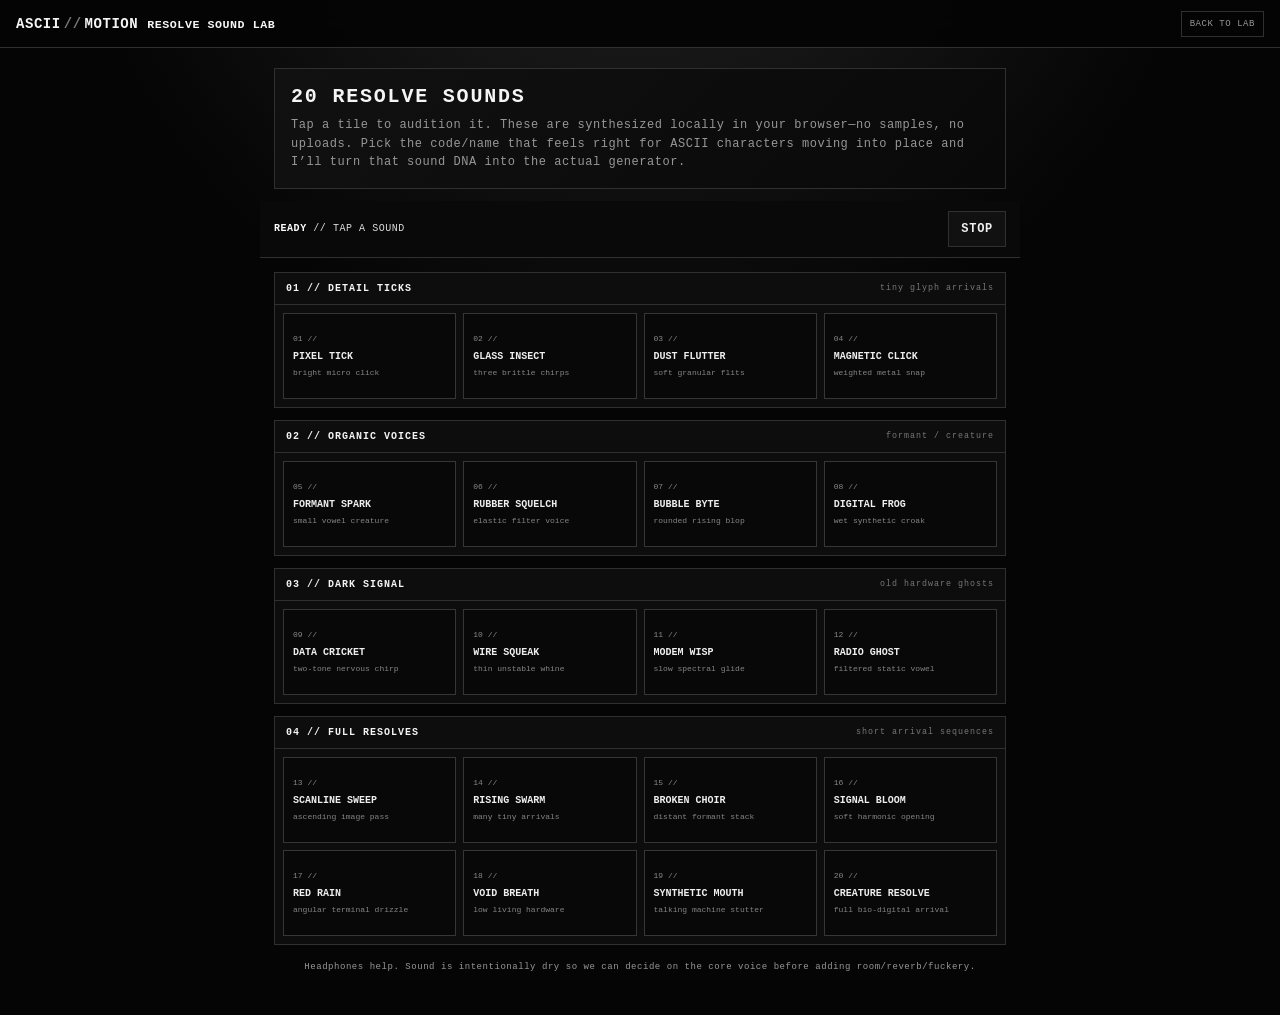
==== sound-lab.html @ 59f63583 "Add resolve sound audition board" ====
<!doctype html>
<html lang="en">
  <head>
    <meta charset="utf-8" />
    <meta name="viewport" content="width=device-width, initial-scale=1" />
    <meta name="theme-color" content="#050505" />
    <title>ASCII MOTION LAB — Resolve Sound Audition</title>
    <style>
      :root { --bg:#050505; --panel:#0d0d0d; --line:#303030; --ink:#f5f5f5; --muted:#979797; }
      * { box-sizing:border-box; }
      body { margin:0; min-height:100vh; background:radial-gradient(circle at 50% -20%,#252525 0,#050505 42%); color:var(--ink); font:12px Consolas,"Courier New",monospace; letter-spacing:.045em; }
      header { position:sticky; top:0; z-index:5; display:flex; justify-content:space-between; align-items:center; min-height:48px; padding:0 16px; border-bottom:1px solid var(--line); background:rgba(5,5,5,.94); backdrop-filter:blur(10px); }
      .brand { font-weight:900; font-size:14px; }.brand span { color:#777; margin:0 3px; }.back { color:var(--muted); font-size:9px; text-decoration:none; border:1px solid var(--line); padding:7px 8px; }
      main { width:min(760px,100%); margin:auto; padding:20px 14px 40px; }
      .intro { border:1px solid var(--line); background:linear-gradient(135deg,#111,#090909); padding:16px; margin-bottom:12px; }
      h1 { margin:0 0 8px; font-size:20px; letter-spacing:.09em; } p { color:var(--muted); margin:0; line-height:1.55; }
      .now { position:sticky; top:48px; z-index:4; display:flex; align-items:center; gap:10px; margin:0 -14px 14px; padding:10px 14px; border-bottom:1px solid var(--line); background:#090909; }
      #status { flex:1; color:#ddd; font-size:10px; } #status b { color:#fff; }.stop { min-height:36px; border:1px solid var(--line); background:#111; color:#eee; font:inherit; font-weight:700; letter-spacing:.06em; padding:0 12px; }
      .category { border:1px solid var(--line); background:var(--panel); margin:12px 0; }.category h2 { display:flex; justify-content:space-between; margin:0; padding:10px 11px; border-bottom:1px solid var(--line); font-size:10px; letter-spacing:.1em; }.category h2 small { color:#777; font-weight:400; }
      .grid { display:grid; grid-template-columns:repeat(4,1fr); gap:7px; padding:8px; }.sound { min-height:86px; text-align:left; border:1px solid #363636; background:#080808; color:#eee; padding:9px; font:inherit; cursor:pointer; }.sound:hover,.sound:focus-visible { border-color:#f5f5f5; outline:0; }.sound.active { background:#f5f5f5; color:#050505; border-color:#f5f5f5; }.sound code,.sound span { display:block; }.sound code { color:#898989; font-size:8px; margin-bottom:8px; }.sound.active code { color:#555; }.sound span { font-size:10px; font-weight:700; line-height:1.2; }.sound small { display:block; margin-top:5px; color:#858585; font-size:8px; letter-spacing:0; line-height:1.25; }.sound.active small { color:#444; }
      .note { margin-top:16px; font-size:9px; text-align:center; }
      @media (max-width:560px) { header { padding:0 12px; }.brand { font-size:12px; } main { padding:14px 10px 28px; }.intro { padding:14px; } h1 { font-size:17px; }.now { margin:0 -10px 12px; padding:9px 10px; }.grid { grid-template-columns:repeat(2,1fr); gap:8px; }.sound { min-height:94px; padding:11px; }.category { margin:10px 0; } }
    </style>
  </head>
  <body>
    <header><div class="brand">ASCII<span>//</span>MOTION <small>RESOLVE SOUND LAB</small></div><a class="back" href="./">BACK TO LAB</a></header>
    <main>
      <section class="intro">
        <h1>20 RESOLVE SOUNDS</h1>
        <p>Tap a tile to audition it. These are synthesized locally in your browser—no samples, no uploads. Pick the code/name that feels right for ASCII characters moving into place and I’ll turn that sound DNA into the actual generator.</p>
      </section>
      <div class="now"><div id="status"><b>READY</b> // TAP A SOUND</div><button class="stop" id="stop" type="button">STOP</button></div>
      <section class="category"><h2>01 // DETAIL TICKS <small>tiny glyph arrivals</small></h2><div class="grid" id="detail"></div></section>
      <section class="category"><h2>02 // ORGANIC VOICES <small>formant / creature</small></h2><div class="grid" id="organic"></div></section>
      <section class="category"><h2>03 // DARK SIGNAL <small>old hardware ghosts</small></h2><div class="grid" id="signal"></div></section>
      <section class="category"><h2>04 // FULL RESOLVES <small>short arrival sequences</small></h2><div class="grid" id="resolve"></div></section>
      <p class="note">Headphones help. Sound is intentionally dry so we can decide on the core voice before adding room/reverb/fuckery.</p>
    </main>
    <script>
      const sounds = [
        ["01","PIXEL TICK","detail","bright micro click","pixelTick"], ["02","GLASS INSECT","detail","three brittle chirps","glassInsect"], ["03","DUST FLUTTER","detail","soft granular flits","dustFlutter"], ["04","MAGNETIC CLICK","detail","weighted metal snap","magneticClick"],
        ["05","FORMANT SPARK","organic","small vowel creature","formantSpark"], ["06","RUBBER SQUELCH","organic","elastic filter voice","rubberSquelch"], ["07","BUBBLE BYTE","organic","rounded rising blop","bubbleByte"], ["08","DIGITAL FROG","organic","wet synthetic croak","digitalFrog"],
        ["09","DATA CRICKET","signal","two-tone nervous chirp","dataCricket"], ["10","WIRE SQUEAK","signal","thin unstable whine","wireSqueak"], ["11","MODEM WISP","signal","slow spectral glide","modemWisp"], ["12","RADIO GHOST","signal","filtered static vowel","radioGhost"],
        ["13","SCANLINE SWEEP","resolve","ascending image pass","scanlineSweep"], ["14","RISING SWARM","resolve","many tiny arrivals","risingSwarm"], ["15","BROKEN CHOIR","resolve","distant formant stack","brokenChoir"], ["16","SIGNAL BLOOM","resolve","soft harmonic opening","signalBloom"],
        ["17","RED RAIN","resolve","angular terminal drizzle","redRain"], ["18","VOID BREATH","resolve","low living hardware","voidBreath"], ["19","SYNTHETIC MOUTH","resolve","talking machine stutter","syntheticMouth"], ["20","CREATURE RESOLVE","resolve","full bio-digital arrival","creatureResolve"]
      ];
      for (const [id,name,group,desc,fn] of sounds) document.getElementById(group).insertAdjacentHTML("beforeend", `<button class="sound" type="button" data-fn="${fn}" data-id="${id}" data-name="${name}"><code>${id} //</code><span>${name}</span><small>${desc}</small></button>`);

      let audio, master, active=[];
      function engine(){ if(!audio){ audio=new (window.AudioContext||window.webkitAudioContext)(); master=audio.createGain(); master.gain.value=.58; master.connect(audio.destination); } return audio.resume(); }
      function track(...nodes){ active.push(...nodes); return nodes; }
      function stop(){ active.forEach(node=>{ try { node.stop?.(); node.disconnect?.(); } catch {} }); active=[]; document.querySelectorAll(".sound").forEach(b=>b.classList.remove("active")); document.getElementById("status").innerHTML="<b>READY</b> // TAP A SOUND"; }
      function gainEnv(output,start,duration,level=.22,attack=.01){ const gain=audio.createGain(); gain.gain.setValueAtTime(.0001,start); gain.gain.linearRampToValueAtTime(level,start+attack); gain.gain.exponentialRampToValueAtTime(.0001,start+duration); output.connect(gain); gain.connect(master); track(gain); return gain; }
      function tone(type,from,to,start,duration,level=.22,opts={}){ const osc=audio.createOscillator(), output=audio.createGain(); osc.type=type; osc.frequency.setValueAtTime(Math.max(1,from),start); osc.frequency.exponentialRampToValueAtTime(Math.max(1,to),start+duration); let tail=output; if(opts.filter){ const f=audio.createBiquadFilter(); f.type=opts.filter.type||"bandpass"; f.frequency.setValueAtTime(opts.filter.from||1000,start); f.frequency.exponentialRampToValueAtTime(opts.filter.to||opts.filter.from||1000,start+duration); f.Q.value=opts.filter.q||5; output.connect(f); tail=f; track(f); } if(opts.pan!==undefined){ const p=audio.createStereoPanner(); p.pan.value=opts.pan; tail.connect(p); tail=p; track(p); } gainEnv(tail,start,duration,level,opts.attack||.01); osc.connect(output); osc.start(start); osc.stop(start+duration+.03); track(osc,output); return osc; }
      function noise(start,duration,level=.12,opts={}){ const buffer=audio.createBuffer(1,Math.max(1,Math.ceil(audio.sampleRate*duration)),audio.sampleRate), data=buffer.getChannelData(0); let seed=opts.seed||17; for(let i=0;i<data.length;i++){ seed=(seed*16807)%2147483647; data[i]=((seed/2147483647)*2-1)*(1-i/data.length*.45); } const src=audio.createBufferSource(), output=audio.createGain(); src.buffer=buffer; let tail=output; if(opts.filter){ const f=audio.createBiquadFilter(); f.type=opts.filter.type||"highpass"; f.frequency.value=opts.filter.frequency||1500; f.Q.value=opts.filter.q||1; output.connect(f); tail=f; track(f); } gainEnv(tail,start,duration,level,opts.attack||.002); src.connect(output); src.start(start); src.stop(start+duration+.03); track(src,output); }
      function vowel(start,duration,base,vowels=[700,1250,2500],level=.13){ const osc=audio.createOscillator(); osc.type="sawtooth"; osc.frequency.setValueAtTime(base,start); osc.frequency.exponentialRampToValueAtTime(base*.82,start+duration); for(const freq of vowels){ const f=audio.createBiquadFilter(), g=audio.createGain(); f.type="bandpass"; f.frequency.value=freq; f.Q.value=8; g.gain.value=.34; osc.connect(f); f.connect(g); gainEnv(g,start,duration,level,.025); track(f,g); } osc.start(start); osc.stop(start+duration+.04); track(osc); }
      function ping(start,freq,dur=.1,level=.14){ tone("sine",freq,freq*.55,start,dur,level,{attack:.002}); tone("sine",freq*2.01,freq*1.12,start,dur*.72,level*.25,{attack:.002}); }
      const recipes={
        pixelTick(t){ ping(t,1450,.075,.16); noise(t,.035,.05,{filter:{frequency:3900},seed:2}); },
        glassInsect(t){ [0,.075,.16].forEach((d,i)=>tone("triangle",[960,1470,1220][i],[1540,980,1780][i],t+d,.075,.13,{attack:.003,pan:(i-1)*.3})); },
        dustFlutter(t){ [0,.045,.1,.16,.23].forEach((d,i)=>noise(t+d,.06,.045,{filter:{frequency:1800+i*340},seed:i+18})); },
        magneticClick(t){ noise(t,.12,.18,{filter:{type:"bandpass",frequency:780,q:11},seed:8}); tone("sine",210,82,t,.14,.11,{attack:.002}); },
        formantSpark(t){ vowel(t,.32,270,[500,1700,2500],.12); tone("sine",720,390,t+.08,.2,.07,{attack:.02}); },
        rubberSquelch(t){ tone("sawtooth",105,360,t,.32,.16,{filter:{from:220,to:1800,q:11},attack:.012}); tone("sine",92,138,t,.38,.11,{attack:.01}); },
        bubbleByte(t){ [0,.13,.27].forEach((d,i)=>tone("sine",[160,205,250][i],[340,370,470][i],t+d,.16,.16,{attack:.006,pan:(i-1)*.2})); },
        digitalFrog(t){ vowel(t,.22,95,[420,880,1750],.12); tone("square",138,78,t+.08,.18,.06,{filter:{from:600,to:280,q:7}}); },
        dataCricket(t){ for(let i=0;i<7;i++) ping(t+i*.09,i%2?1720:1240,.05,.08); },
        wireSqueak(t){ tone("square",2500,540,t,.42,.08,{filter:{from:3300,to:800,q:9},attack:.004}); tone("sine",2510,555,t,.42,.035,{attack:.004}); },
        modemWisp(t){ tone("sine",180,1480,t,.8,.12,{filter:{from:450,to:1900,q:4},attack:.08}); tone("triangle",710,240,t,.78,.06,{attack:.08,pan:.35}); },
        radioGhost(t){ noise(t,.62,.08,{filter:{type:"bandpass",frequency:1050,q:5},seed:99,attack:.04}); vowel(t+.08,.5,132,[500,1450,2380],.07); },
        scanlineSweep(t){ noise(t,.65,.11,{filter:{type:"bandpass",frequency:900,q:3},seed:31,attack:.02}); tone("sine",120,1260,t,.66,.13,{attack:.02}); },
        risingSwarm(t){ for(let i=0;i<10;i++) tone("triangle",280+i*83,430+i*128,t+i*.055,.13,.055,{attack:.006,pan:(i%4-1.5)/2}); },
        brokenChoir(t){ vowel(t,.72,98,[410,780,2400],.08); vowel(t+.08,.64,147,[530,1260,2300],.07); vowel(t+.15,.54,204,[680,1500,2600],.06); },
        signalBloom(t){ [220,330,440,660].forEach((f,i)=>ping(t+i*.035,f,.48-i*.04,.08)); },
        redRain(t){ for(let i=0;i<11;i++){ const d=i*.055; noise(t+d,.07,.055,{filter:{frequency:1400+i*160},seed:i+44}); tone("square",850+i*75,350+i*18,t+d,.065,.035,{attack:.002}); } },
        voidBreath(t){ noise(t,.85,.1,{filter:{type:"lowpass",frequency:500,q:2},seed:71,attack:.12}); tone("sine",56,74,t,.8,.13,{attack:.1}); vowel(t+.16,.56,82,[340,700,1540],.05); },
        syntheticMouth(t){ [0,.12,.25,.37].forEach((d,i)=>{ vowel(t+d,.16,150+i*42,i%2?[350,1200,2350]:[620,1600,2700],.07); }); },
        creatureResolve(t){ recipes.voidBreath(t); [0,.13,.28,.43,.61].forEach((d,i)=>{ tone("triangle",150+i*92,300+i*128,t+d,.16,.075,{filter:{from:500+i*150,to:1300+i*130,q:7},attack:.012,pan:(i-2)*.18}); }); vowel(t+.25,.55,126,[460,1380,2500],.08); noise(t+.5,.32,.06,{filter:{frequency:2100},seed:120}); }
      };
      async function play(button){ await engine(); stop(); const id=button.dataset.id,name=button.dataset.name; button.classList.add("active"); document.getElementById("status").innerHTML=`<b>PLAYING ${id}</b> // ${name}`; recipes[button.dataset.fn](audio.currentTime+.03); }
      document.querySelectorAll(".sound").forEach(button=>button.addEventListener("click",()=>play(button))); document.getElementById("stop").addEventListener("click",stop);
    </script>
  </body>
</html>
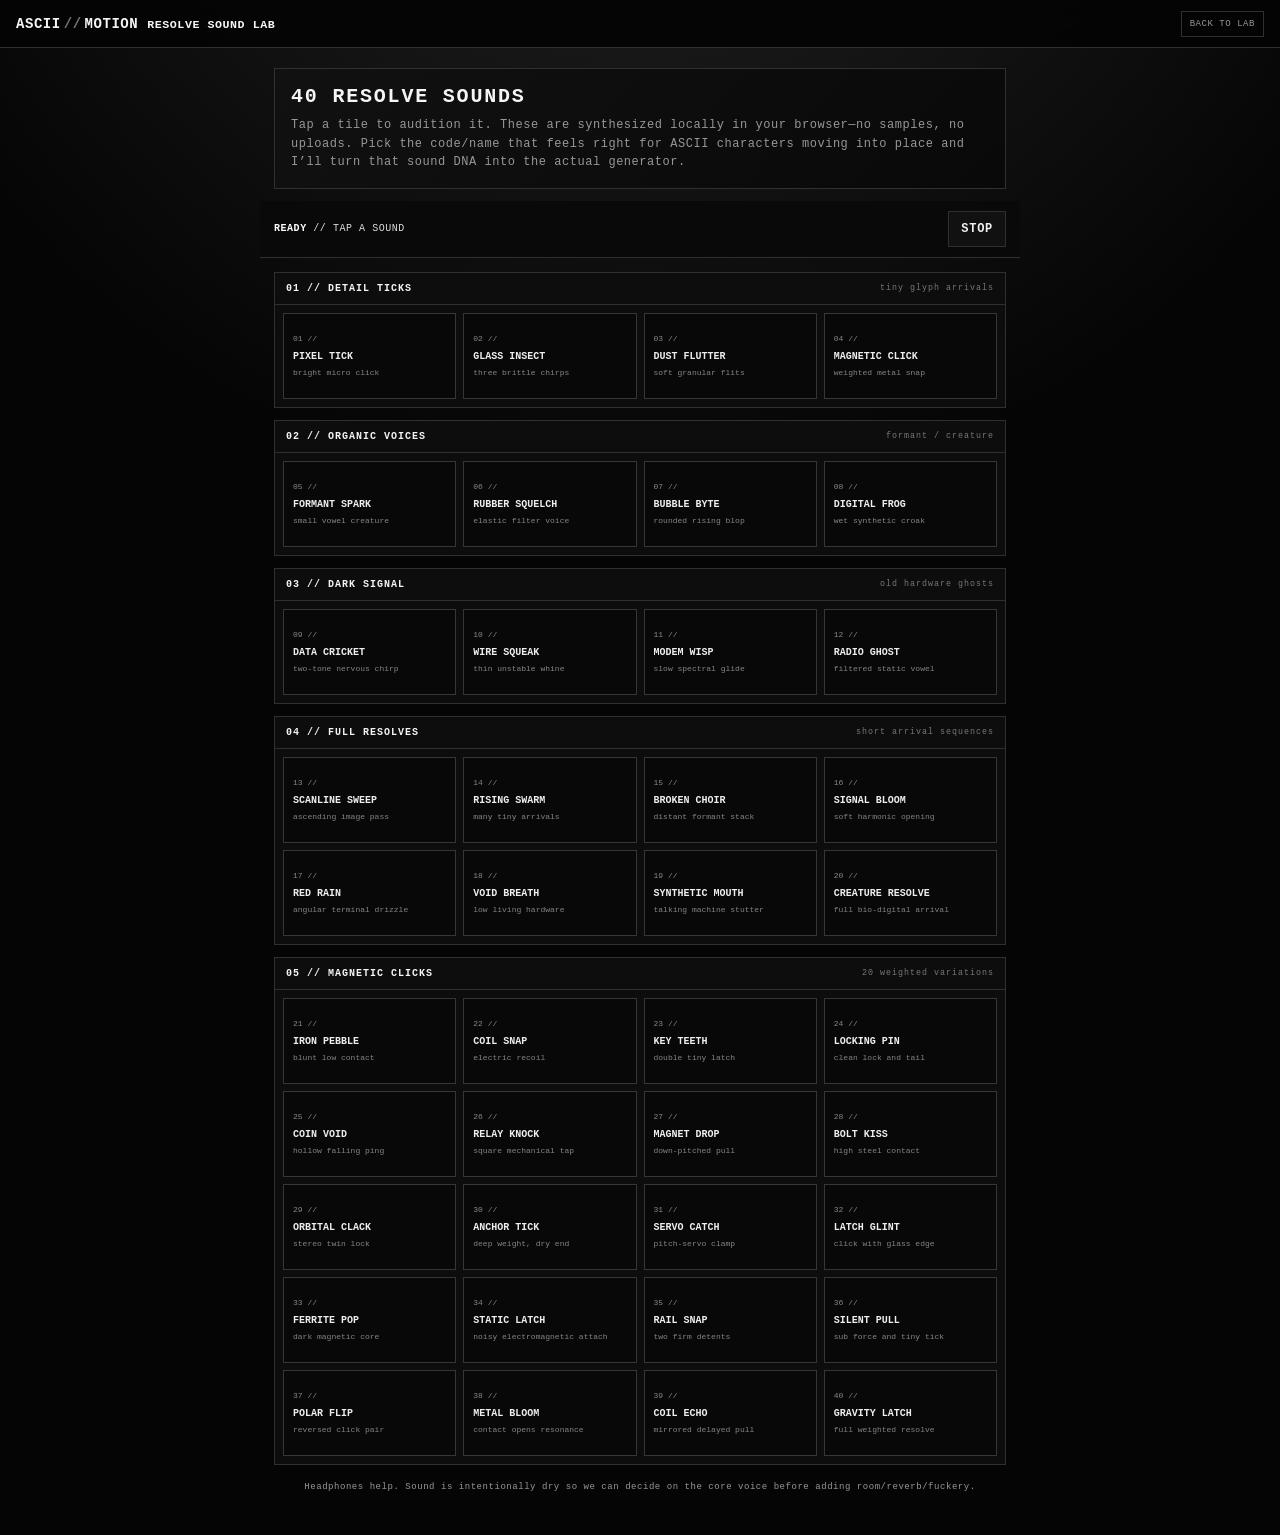
==== commit fce8c865: "Add magnetic click sound variations" ====
--- a/sound-lab.html
+++ b/sound-lab.html
@@ -26,7 +26,7 @@
     <header><div class="brand">ASCII<span>//</span>MOTION <small>RESOLVE SOUND LAB</small></div><a class="back" href="./">BACK TO LAB</a></header>
     <main>
       <section class="intro">
-        <h1>20 RESOLVE SOUNDS</h1>
+        <h1>40 RESOLVE SOUNDS</h1>
         <p>Tap a tile to audition it. These are synthesized locally in your browser—no samples, no uploads. Pick the code/name that feels right for ASCII characters moving into place and I’ll turn that sound DNA into the actual generator.</p>
       </section>
       <div class="now"><div id="status"><b>READY</b> // TAP A SOUND</div><button class="stop" id="stop" type="button">STOP</button></div>
@@ -34,6 +34,7 @@
       <section class="category"><h2>02 // ORGANIC VOICES <small>formant / creature</small></h2><div class="grid" id="organic"></div></section>
       <section class="category"><h2>03 // DARK SIGNAL <small>old hardware ghosts</small></h2><div class="grid" id="signal"></div></section>
       <section class="category"><h2>04 // FULL RESOLVES <small>short arrival sequences</small></h2><div class="grid" id="resolve"></div></section>
+      <section class="category"><h2>05 // MAGNETIC CLICKS <small>20 weighted variations</small></h2><div class="grid" id="magnetic"></div></section>
       <p class="note">Headphones help. Sound is intentionally dry so we can decide on the core voice before adding room/reverb/fuckery.</p>
     </main>
     <script>
@@ -42,7 +43,12 @@
         ["05","FORMANT SPARK","organic","small vowel creature","formantSpark"], ["06","RUBBER SQUELCH","organic","elastic filter voice","rubberSquelch"], ["07","BUBBLE BYTE","organic","rounded rising blop","bubbleByte"], ["08","DIGITAL FROG","organic","wet synthetic croak","digitalFrog"],
         ["09","DATA CRICKET","signal","two-tone nervous chirp","dataCricket"], ["10","WIRE SQUEAK","signal","thin unstable whine","wireSqueak"], ["11","MODEM WISP","signal","slow spectral glide","modemWisp"], ["12","RADIO GHOST","signal","filtered static vowel","radioGhost"],
         ["13","SCANLINE SWEEP","resolve","ascending image pass","scanlineSweep"], ["14","RISING SWARM","resolve","many tiny arrivals","risingSwarm"], ["15","BROKEN CHOIR","resolve","distant formant stack","brokenChoir"], ["16","SIGNAL BLOOM","resolve","soft harmonic opening","signalBloom"],
-        ["17","RED RAIN","resolve","angular terminal drizzle","redRain"], ["18","VOID BREATH","resolve","low living hardware","voidBreath"], ["19","SYNTHETIC MOUTH","resolve","talking machine stutter","syntheticMouth"], ["20","CREATURE RESOLVE","resolve","full bio-digital arrival","creatureResolve"]
+        ["17","RED RAIN","resolve","angular terminal drizzle","redRain"], ["18","VOID BREATH","resolve","low living hardware","voidBreath"], ["19","SYNTHETIC MOUTH","resolve","talking machine stutter","syntheticMouth"], ["20","CREATURE RESOLVE","resolve","full bio-digital arrival","creatureResolve"],
+        ["21","IRON PEBBLE","magnetic","blunt low contact","ironPebble"], ["22","COIL SNAP","magnetic","electric recoil","coilSnap"], ["23","KEY TEETH","magnetic","double tiny latch","keyTeeth"], ["24","LOCKING PIN","magnetic","clean lock and tail","lockingPin"],
+        ["25","COIN VOID","magnetic","hollow falling ping","coinVoid"], ["26","RELAY KNOCK","magnetic","square mechanical tap","relayKnock"], ["27","MAGNET DROP","magnetic","down-pitched pull","magnetDrop"], ["28","BOLT KISS","magnetic","high steel contact","boltKiss"],
+        ["29","ORBITAL CLACK","magnetic","stereo twin lock","orbitalClack"], ["30","ANCHOR TICK","magnetic","deep weight, dry end","anchorTick"], ["31","SERVO CATCH","magnetic","pitch-servo clamp","servoCatch"], ["32","LATCH GLINT","magnetic","click with glass edge","latchGlint"],
+        ["33","FERRITE POP","magnetic","dark magnetic core","ferritePop"], ["34","STATIC LATCH","magnetic","noisy electromagnetic attach","staticLatch"], ["35","RAIL SNAP","magnetic","two firm detents","railSnap"], ["36","SILENT PULL","magnetic","sub force and tiny tick","silentPull"],
+        ["37","POLAR FLIP","magnetic","reversed click pair","polarFlip"], ["38","METAL BLOOM","magnetic","contact opens resonance","metalBloom"], ["39","COIL ECHO","magnetic","mirrored delayed pull","coilEcho"], ["40","GRAVITY LATCH","magnetic","full weighted resolve","gravityLatch"]
       ];
       for (const [id,name,group,desc,fn] of sounds) document.getElementById(group).insertAdjacentHTML("beforeend", `<button class="sound" type="button" data-fn="${fn}" data-id="${id}" data-name="${name}"><code>${id} //</code><span>${name}</span><small>${desc}</small></button>`);
 
@@ -55,6 +61,7 @@
       function noise(start,duration,level=.12,opts={}){ const buffer=audio.createBuffer(1,Math.max(1,Math.ceil(audio.sampleRate*duration)),audio.sampleRate), data=buffer.getChannelData(0); let seed=opts.seed||17; for(let i=0;i<data.length;i++){ seed=(seed*16807)%2147483647; data[i]=((seed/2147483647)*2-1)*(1-i/data.length*.45); } const src=audio.createBufferSource(), output=audio.createGain(); src.buffer=buffer; let tail=output; if(opts.filter){ const f=audio.createBiquadFilter(); f.type=opts.filter.type||"highpass"; f.frequency.value=opts.filter.frequency||1500; f.Q.value=opts.filter.q||1; output.connect(f); tail=f; track(f); } gainEnv(tail,start,duration,level,opts.attack||.002); src.connect(output); src.start(start); src.stop(start+duration+.03); track(src,output); }
       function vowel(start,duration,base,vowels=[700,1250,2500],level=.13){ const osc=audio.createOscillator(); osc.type="sawtooth"; osc.frequency.setValueAtTime(base,start); osc.frequency.exponentialRampToValueAtTime(base*.82,start+duration); for(const freq of vowels){ const f=audio.createBiquadFilter(), g=audio.createGain(); f.type="bandpass"; f.frequency.value=freq; f.Q.value=8; g.gain.value=.34; osc.connect(f); f.connect(g); gainEnv(g,start,duration,level,.025); track(f,g); } osc.start(start); osc.stop(start+duration+.04); track(osc); }
       function ping(start,freq,dur=.1,level=.14){ tone("sine",freq,freq*.55,start,dur,level,{attack:.002}); tone("sine",freq*2.01,freq*1.12,start,dur*.72,level*.25,{attack:.002}); }
+      function magnetic(t,o={}){ const body=o.body??210, end=o.end??82, dur=o.dur??.14, noiseDur=o.noiseDur??.12, noiseLevel=o.noiseLevel??.18, noiseFreq=o.noiseFreq??780, q=o.q??11, seed=o.seed??8, level=o.level??.11; noise(t,noiseDur,noiseLevel,{filter:{type:o.noiseType??"bandpass",frequency:noiseFreq,q},seed,attack:o.attack??.002}); tone(o.type??"sine",body,end,t,dur,level,{attack:o.attack??.002,filter:o.toneFilter,pan:o.pan}); if(o.overtone) tone("triangle",o.overtone,o.overtone*(o.overtoneEnd??.54),t,o.overtoneDur??dur*.75,level*(o.overtoneLevel??.25),{attack:.002,pan:o.pan}); }
       const recipes={
         pixelTick(t){ ping(t,1450,.075,.16); noise(t,.035,.05,{filter:{frequency:3900},seed:2}); },
         glassInsect(t){ [0,.075,.16].forEach((d,i)=>tone("triangle",[960,1470,1220][i],[1540,980,1780][i],t+d,.075,.13,{attack:.003,pan:(i-1)*.3})); },
@@ -75,7 +82,27 @@
         redRain(t){ for(let i=0;i<11;i++){ const d=i*.055; noise(t+d,.07,.055,{filter:{frequency:1400+i*160},seed:i+44}); tone("square",850+i*75,350+i*18,t+d,.065,.035,{attack:.002}); } },
         voidBreath(t){ noise(t,.85,.1,{filter:{type:"lowpass",frequency:500,q:2},seed:71,attack:.12}); tone("sine",56,74,t,.8,.13,{attack:.1}); vowel(t+.16,.56,82,[340,700,1540],.05); },
         syntheticMouth(t){ [0,.12,.25,.37].forEach((d,i)=>{ vowel(t+d,.16,150+i*42,i%2?[350,1200,2350]:[620,1600,2700],.07); }); },
-        creatureResolve(t){ recipes.voidBreath(t); [0,.13,.28,.43,.61].forEach((d,i)=>{ tone("triangle",150+i*92,300+i*128,t+d,.16,.075,{filter:{from:500+i*150,to:1300+i*130,q:7},attack:.012,pan:(i-2)*.18}); }); vowel(t+.25,.55,126,[460,1380,2500],.08); noise(t+.5,.32,.06,{filter:{frequency:2100},seed:120}); }
+        creatureResolve(t){ recipes.voidBreath(t); [0,.13,.28,.43,.61].forEach((d,i)=>{ tone("triangle",150+i*92,300+i*128,t+d,.16,.075,{filter:{from:500+i*150,to:1300+i*130,q:7},attack:.012,pan:(i-2)*.18}); }); vowel(t+.25,.55,126,[460,1380,2500],.08); noise(t+.5,.32,.06,{filter:{frequency:2100},seed:120}); },
+        ironPebble(t){ magnetic(t,{body:122,end:48,dur:.19,noiseFreq:430,q:8,seed:121,noiseDur:.14,overtone:340,overtoneLevel:.14}); },
+        coilSnap(t){ magnetic(t,{body:330,end:96,dur:.12,noiseFreq:1480,q:16,seed:122,overtone:1230,overtoneEnd:.23}); tone("sine",96,235,t+.035,.1,.06,{attack:.003}); },
+        keyTeeth(t){ magnetic(t,{body:520,end:170,dur:.07,noiseFreq:1850,q:15,seed:123,noiseLevel:.11}); magnetic(t+.085,{body:730,end:245,dur:.06,noiseFreq:2350,q:13,seed:124,noiseLevel:.08,pan:.18}); },
+        lockingPin(t){ magnetic(t,{body:260,end:74,dur:.18,noiseFreq:940,q:17,seed:125,overtone:770,overtoneDur:.26,overtoneLevel:.19}); },
+        coinVoid(t){ magnetic(t,{body:760,end:210,dur:.25,noiseFreq:1280,q:7,seed:126,noiseLevel:.08,overtone:1530,overtoneEnd:.32,overtoneDur:.3}); },
+        relayKnock(t){ magnetic(t,{type:"square",body:188,end:72,dur:.095,noiseFreq:620,q:18,seed:127,noiseDur:.08,overtone:390,overtoneLevel:.16}); },
+        magnetDrop(t){ magnetic(t,{body:440,end:44,dur:.3,noiseFreq:560,q:10,seed:128,noiseDur:.17,overtone:880,overtoneEnd:.12}); },
+        boltKiss(t){ magnetic(t,{body:1020,end:390,dur:.115,noiseFreq:2800,q:16,seed:129,noiseLevel:.09,overtone:2100,overtoneEnd:.45}); },
+        orbitalClack(t){ magnetic(t,{body:310,end:96,dur:.15,noiseFreq:920,q:12,seed:130,pan:-.45}); magnetic(t+.045,{body:460,end:150,dur:.13,noiseFreq:1560,q:12,seed:131,noiseLevel:.1,pan:.45,overtone:920}); },
+        anchorTick(t){ magnetic(t,{body:76,end:42,dur:.12,noiseFreq:330,q:9,seed:132,noiseDur:.07,noiseLevel:.14}); },
+        servoCatch(t){ magnetic(t,{type:"sawtooth",body:180,end:510,dur:.17,noiseFreq:1180,q:15,seed:133,noiseLevel:.11,toneFilter:{from:260,to:2100,q:8},overtone:720}); },
+        latchGlint(t){ magnetic(t,{body:360,end:110,dur:.12,noiseFreq:1100,q:18,seed:134,overtone:1890,overtoneEnd:.52,overtoneDur:.24,overtoneLevel:.32}); },
+        ferritePop(t){ magnetic(t,{body:96,end:54,dur:.2,noiseFreq:470,q:14,seed:135,noiseLevel:.2,noiseDur:.18,overtone:245,overtoneLevel:.18}); },
+        staticLatch(t){ magnetic(t,{body:236,end:82,dur:.16,noiseFreq:2100,q:5,seed:136,noiseLevel:.22,noiseDur:.2,noiseType:"highpass",overtone:620}); },
+        railSnap(t){ magnetic(t,{body:280,end:86,dur:.09,noiseFreq:840,q:14,seed:137,noiseDur:.08}); magnetic(t+.12,{body:390,end:112,dur:.1,noiseFreq:1210,q:15,seed:138,noiseLevel:.1,overtone:780}); },
+        silentPull(t){ tone("sine",42,68,t,.32,.15,{attack:.035}); magnetic(t+.115,{body:920,end:210,dur:.055,noiseFreq:2550,q:18,seed:139,noiseLevel:.045,noiseDur:.035}); },
+        polarFlip(t){ magnetic(t,{body:490,end:112,dur:.11,noiseFreq:1700,q:15,seed:140,pan:-.25}); magnetic(t+.11,{body:155,end:520,dur:.12,noiseFreq:700,q:12,seed:141,noiseLevel:.12,pan:.25,overtone:980}); },
+        metalBloom(t){ magnetic(t,{body:224,end:72,dur:.13,noiseFreq:830,q:15,seed:142,overtone:640,overtoneEnd:.91,overtoneDur:.45,overtoneLevel:.3}); tone("sine",640,640,t+.04,.48,.035,{attack:.02}); },
+        coilEcho(t){ magnetic(t,{body:350,end:104,dur:.15,noiseFreq:1260,q:13,seed:143,pan:-.22,overtone:870}); magnetic(t+.19,{body:262,end:78,dur:.13,noiseFreq:960,q:12,seed:144,noiseLevel:.08,pan:.22}); },
+        gravityLatch(t){ magnetic(t,{body:138,end:43,dur:.29,noiseFreq:520,q:18,seed:145,noiseDur:.2,noiseLevel:.2,overtone:420,overtoneEnd:.18,overtoneDur:.37,overtoneLevel:.25}); tone("sine",49,37,t,.38,.12,{attack:.02}); }
       };
       async function play(button){ await engine(); stop(); const id=button.dataset.id,name=button.dataset.name; button.classList.add("active"); document.getElementById("status").innerHTML=`<b>PLAYING ${id}</b> // ${name}`; recipes[button.dataset.fn](audio.currentTime+.03); }
       document.querySelectorAll(".sound").forEach(button=>button.addEventListener("click",()=>play(button))); document.getElementById("stop").addEventListener("click",stop);
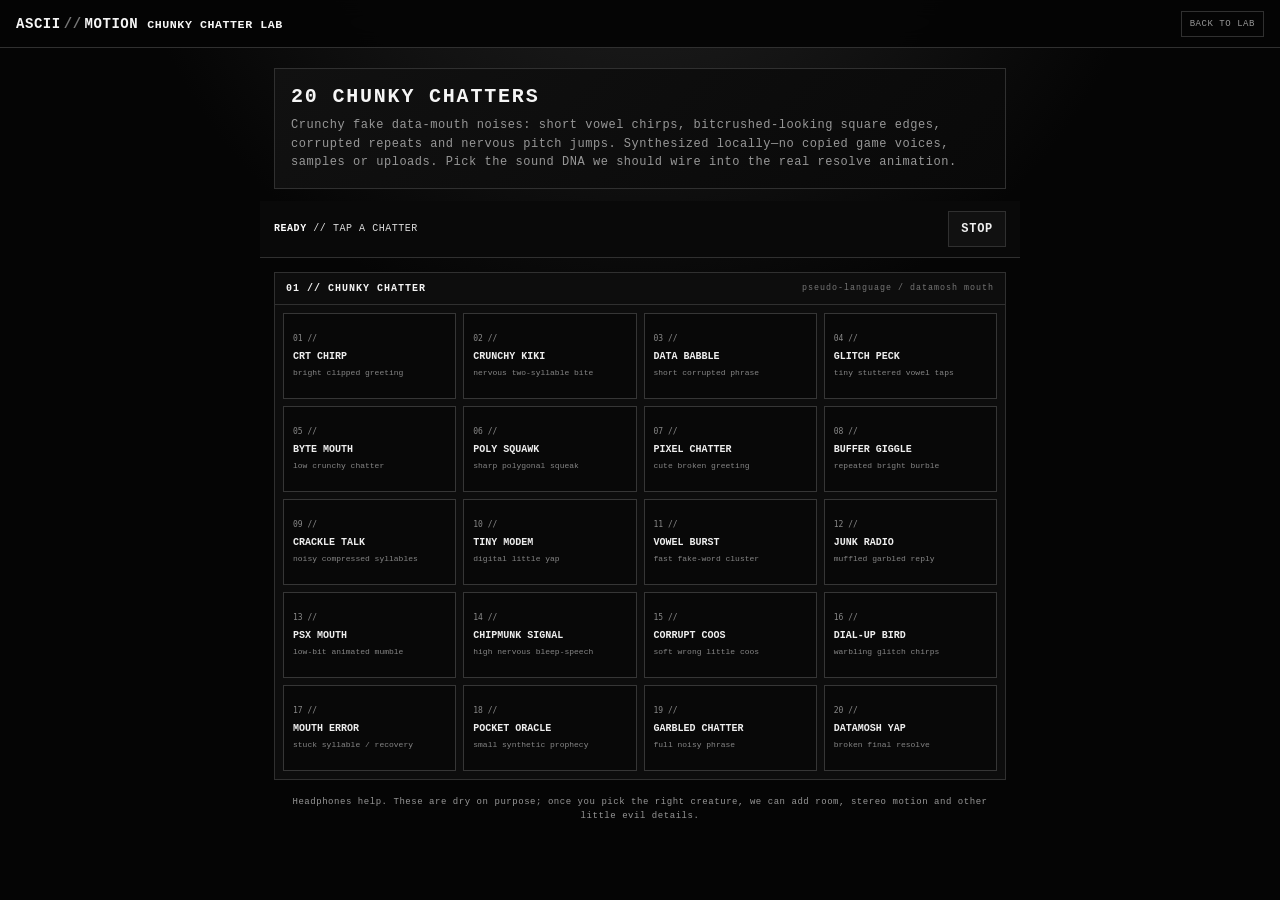
==== commit aea63a07: "Replace sound lab with chunky chatter pack" ====
--- a/sound-lab.html
+++ b/sound-lab.html
@@ -4,105 +4,66 @@
     <meta charset="utf-8" />
     <meta name="viewport" content="width=device-width, initial-scale=1" />
     <meta name="theme-color" content="#050505" />
-    <title>ASCII MOTION LAB — Resolve Sound Audition</title>
+    <title>ASCII MOTION LAB — Chunky Chatter</title>
     <style>
       :root { --bg:#050505; --panel:#0d0d0d; --line:#303030; --ink:#f5f5f5; --muted:#979797; }
-      * { box-sizing:border-box; }
-      body { margin:0; min-height:100vh; background:radial-gradient(circle at 50% -20%,#252525 0,#050505 42%); color:var(--ink); font:12px Consolas,"Courier New",monospace; letter-spacing:.045em; }
+      * { box-sizing:border-box; } body { margin:0; min-height:100vh; background:radial-gradient(circle at 50% -20%,#252525 0,#050505 42%); color:var(--ink); font:12px Consolas,"Courier New",monospace; letter-spacing:.045em; }
       header { position:sticky; top:0; z-index:5; display:flex; justify-content:space-between; align-items:center; min-height:48px; padding:0 16px; border-bottom:1px solid var(--line); background:rgba(5,5,5,.94); backdrop-filter:blur(10px); }
       .brand { font-weight:900; font-size:14px; }.brand span { color:#777; margin:0 3px; }.back { color:var(--muted); font-size:9px; text-decoration:none; border:1px solid var(--line); padding:7px 8px; }
-      main { width:min(760px,100%); margin:auto; padding:20px 14px 40px; }
-      .intro { border:1px solid var(--line); background:linear-gradient(135deg,#111,#090909); padding:16px; margin-bottom:12px; }
-      h1 { margin:0 0 8px; font-size:20px; letter-spacing:.09em; } p { color:var(--muted); margin:0; line-height:1.55; }
-      .now { position:sticky; top:48px; z-index:4; display:flex; align-items:center; gap:10px; margin:0 -14px 14px; padding:10px 14px; border-bottom:1px solid var(--line); background:#090909; }
-      #status { flex:1; color:#ddd; font-size:10px; } #status b { color:#fff; }.stop { min-height:36px; border:1px solid var(--line); background:#111; color:#eee; font:inherit; font-weight:700; letter-spacing:.06em; padding:0 12px; }
-      .category { border:1px solid var(--line); background:var(--panel); margin:12px 0; }.category h2 { display:flex; justify-content:space-between; margin:0; padding:10px 11px; border-bottom:1px solid var(--line); font-size:10px; letter-spacing:.1em; }.category h2 small { color:#777; font-weight:400; }
-      .grid { display:grid; grid-template-columns:repeat(4,1fr); gap:7px; padding:8px; }.sound { min-height:86px; text-align:left; border:1px solid #363636; background:#080808; color:#eee; padding:9px; font:inherit; cursor:pointer; }.sound:hover,.sound:focus-visible { border-color:#f5f5f5; outline:0; }.sound.active { background:#f5f5f5; color:#050505; border-color:#f5f5f5; }.sound code,.sound span { display:block; }.sound code { color:#898989; font-size:8px; margin-bottom:8px; }.sound.active code { color:#555; }.sound span { font-size:10px; font-weight:700; line-height:1.2; }.sound small { display:block; margin-top:5px; color:#858585; font-size:8px; letter-spacing:0; line-height:1.25; }.sound.active small { color:#444; }
-      .note { margin-top:16px; font-size:9px; text-align:center; }
+      main { width:min(760px,100%); margin:auto; padding:20px 14px 40px; }.intro { border:1px solid var(--line); background:linear-gradient(135deg,#111,#090909); padding:16px; margin-bottom:12px; } h1 { margin:0 0 8px; font-size:20px; letter-spacing:.09em; } p { color:var(--muted); margin:0; line-height:1.55; }
+      .now { position:sticky; top:48px; z-index:4; display:flex; align-items:center; gap:10px; margin:0 -14px 14px; padding:10px 14px; border-bottom:1px solid var(--line); background:#090909; } #status { flex:1; color:#ddd; font-size:10px; } #status b { color:#fff; }.stop { min-height:36px; border:1px solid var(--line); background:#111; color:#eee; font:inherit; font-weight:700; letter-spacing:.06em; padding:0 12px; }
+      .category { border:1px solid var(--line); background:var(--panel); margin:12px 0; }.category h2 { display:flex; justify-content:space-between; margin:0; padding:10px 11px; border-bottom:1px solid var(--line); font-size:10px; letter-spacing:.1em; }.category h2 small { color:#777; font-weight:400; }.grid { display:grid; grid-template-columns:repeat(4,1fr); gap:7px; padding:8px; }
+      .sound { min-height:86px; text-align:left; border:1px solid #363636; background:#080808; color:#eee; padding:9px; font:inherit; cursor:pointer; }.sound:hover,.sound:focus-visible { border-color:#f5f5f5; outline:0; }.sound.active { background:#f5f5f5; color:#050505; border-color:#f5f5f5; }.sound code,.sound span { display:block; }.sound code { color:#898989; font-size:8px; margin-bottom:8px; }.sound.active code { color:#555; }.sound span { font-size:10px; font-weight:700; line-height:1.2; }.sound small { display:block; margin-top:5px; color:#858585; font-size:8px; letter-spacing:0; line-height:1.25; }.sound.active small { color:#444; }.note { margin-top:16px; font-size:9px; text-align:center; }
       @media (max-width:560px) { header { padding:0 12px; }.brand { font-size:12px; } main { padding:14px 10px 28px; }.intro { padding:14px; } h1 { font-size:17px; }.now { margin:0 -10px 12px; padding:9px 10px; }.grid { grid-template-columns:repeat(2,1fr); gap:8px; }.sound { min-height:94px; padding:11px; }.category { margin:10px 0; } }
     </style>
   </head>
   <body>
-    <header><div class="brand">ASCII<span>//</span>MOTION <small>RESOLVE SOUND LAB</small></div><a class="back" href="./">BACK TO LAB</a></header>
+    <header><div class="brand">ASCII<span>//</span>MOTION <small>CHUNKY CHATTER LAB</small></div><a class="back" href="./">BACK TO LAB</a></header>
     <main>
-      <section class="intro">
-        <h1>40 RESOLVE SOUNDS</h1>
-        <p>Tap a tile to audition it. These are synthesized locally in your browser—no samples, no uploads. Pick the code/name that feels right for ASCII characters moving into place and I’ll turn that sound DNA into the actual generator.</p>
-      </section>
-      <div class="now"><div id="status"><b>READY</b> // TAP A SOUND</div><button class="stop" id="stop" type="button">STOP</button></div>
-      <section class="category"><h2>01 // DETAIL TICKS <small>tiny glyph arrivals</small></h2><div class="grid" id="detail"></div></section>
-      <section class="category"><h2>02 // ORGANIC VOICES <small>formant / creature</small></h2><div class="grid" id="organic"></div></section>
-      <section class="category"><h2>03 // DARK SIGNAL <small>old hardware ghosts</small></h2><div class="grid" id="signal"></div></section>
-      <section class="category"><h2>04 // FULL RESOLVES <small>short arrival sequences</small></h2><div class="grid" id="resolve"></div></section>
-      <section class="category"><h2>05 // MAGNETIC CLICKS <small>20 weighted variations</small></h2><div class="grid" id="magnetic"></div></section>
-      <p class="note">Headphones help. Sound is intentionally dry so we can decide on the core voice before adding room/reverb/fuckery.</p>
+      <section class="intro"><h1>20 CHUNKY CHATTERS</h1><p>Crunchy fake data-mouth noises: short vowel chirps, bitcrushed-looking square edges, corrupted repeats and nervous pitch jumps. Synthesized locally—no copied game voices, samples or uploads. Pick the sound DNA we should wire into the real resolve animation.</p></section>
+      <div class="now"><div id="status"><b>READY</b> // TAP A CHATTER</div><button class="stop" id="stop" type="button">STOP</button></div>
+      <section class="category"><h2>01 // CHUNKY CHATTER <small>pseudo-language / datamosh mouth</small></h2><div class="grid" id="chatter"></div></section>
+      <p class="note">Headphones help. These are dry on purpose; once you pick the right creature, we can add room, stereo motion and other little evil details.</p>
     </main>
     <script>
       const sounds = [
-        ["01","PIXEL TICK","detail","bright micro click","pixelTick"], ["02","GLASS INSECT","detail","three brittle chirps","glassInsect"], ["03","DUST FLUTTER","detail","soft granular flits","dustFlutter"], ["04","MAGNETIC CLICK","detail","weighted metal snap","magneticClick"],
-        ["05","FORMANT SPARK","organic","small vowel creature","formantSpark"], ["06","RUBBER SQUELCH","organic","elastic filter voice","rubberSquelch"], ["07","BUBBLE BYTE","organic","rounded rising blop","bubbleByte"], ["08","DIGITAL FROG","organic","wet synthetic croak","digitalFrog"],
-        ["09","DATA CRICKET","signal","two-tone nervous chirp","dataCricket"], ["10","WIRE SQUEAK","signal","thin unstable whine","wireSqueak"], ["11","MODEM WISP","signal","slow spectral glide","modemWisp"], ["12","RADIO GHOST","signal","filtered static vowel","radioGhost"],
-        ["13","SCANLINE SWEEP","resolve","ascending image pass","scanlineSweep"], ["14","RISING SWARM","resolve","many tiny arrivals","risingSwarm"], ["15","BROKEN CHOIR","resolve","distant formant stack","brokenChoir"], ["16","SIGNAL BLOOM","resolve","soft harmonic opening","signalBloom"],
-        ["17","RED RAIN","resolve","angular terminal drizzle","redRain"], ["18","VOID BREATH","resolve","low living hardware","voidBreath"], ["19","SYNTHETIC MOUTH","resolve","talking machine stutter","syntheticMouth"], ["20","CREATURE RESOLVE","resolve","full bio-digital arrival","creatureResolve"],
-        ["21","IRON PEBBLE","magnetic","blunt low contact","ironPebble"], ["22","COIL SNAP","magnetic","electric recoil","coilSnap"], ["23","KEY TEETH","magnetic","double tiny latch","keyTeeth"], ["24","LOCKING PIN","magnetic","clean lock and tail","lockingPin"],
-        ["25","COIN VOID","magnetic","hollow falling ping","coinVoid"], ["26","RELAY KNOCK","magnetic","square mechanical tap","relayKnock"], ["27","MAGNET DROP","magnetic","down-pitched pull","magnetDrop"], ["28","BOLT KISS","magnetic","high steel contact","boltKiss"],
-        ["29","ORBITAL CLACK","magnetic","stereo twin lock","orbitalClack"], ["30","ANCHOR TICK","magnetic","deep weight, dry end","anchorTick"], ["31","SERVO CATCH","magnetic","pitch-servo clamp","servoCatch"], ["32","LATCH GLINT","magnetic","click with glass edge","latchGlint"],
-        ["33","FERRITE POP","magnetic","dark magnetic core","ferritePop"], ["34","STATIC LATCH","magnetic","noisy electromagnetic attach","staticLatch"], ["35","RAIL SNAP","magnetic","two firm detents","railSnap"], ["36","SILENT PULL","magnetic","sub force and tiny tick","silentPull"],
-        ["37","POLAR FLIP","magnetic","reversed click pair","polarFlip"], ["38","METAL BLOOM","magnetic","contact opens resonance","metalBloom"], ["39","COIL ECHO","magnetic","mirrored delayed pull","coilEcho"], ["40","GRAVITY LATCH","magnetic","full weighted resolve","gravityLatch"]
+        ["01","CRT CHIRP","bright clipped greeting","crtChirp"],["02","CRUNCHY KIKI","nervous two-syllable bite","crunchyKiki"],["03","DATA BABBLE","short corrupted phrase","dataBabble"],["04","GLITCH PECK","tiny stuttered vowel taps","glitchPeck"],
+        ["05","BYTE MOUTH","low crunchy chatter","byteMouth"],["06","POLY SQUAWK","sharp polygonal squeak","polySquawk"],["07","PIXEL CHATTER","cute broken greeting","pixelChatter"],["08","BUFFER GIGGLE","repeated bright burble","bufferGiggle"],
+        ["09","CRACKLE TALK","noisy compressed syllables","crackleTalk"],["10","TINY MODEM","digital little yap","tinyModem"],["11","VOWEL BURST","fast fake-word cluster","vowelBurst"],["12","JUNK RADIO","muffled garbled reply","junkRadio"],
+        ["13","PSX MOUTH","low-bit animated mumble","psxMouth"],["14","CHIPMUNK SIGNAL","high nervous bleep-speech","chipmunkSignal"],["15","CORRUPT COOS","soft wrong little coos","corruptCoos"],["16","DIAL-UP BIRD","warbling glitch chirps","dialupBird"],
+        ["17","MOUTH ERROR","stuck syllable / recovery","mouthError"],["18","POCKET ORACLE","small synthetic prophecy","pocketOracle"],["19","GARBLED CHATTER","full noisy phrase","garbledChatter"],["20","DATAMOSH YAP","broken final resolve","datamoshYap"]
       ];
-      for (const [id,name,group,desc,fn] of sounds) document.getElementById(group).insertAdjacentHTML("beforeend", `<button class="sound" type="button" data-fn="${fn}" data-id="${id}" data-name="${name}"><code>${id} //</code><span>${name}</span><small>${desc}</small></button>`);
-
+      for (const [id,name,desc,fn] of sounds) document.getElementById("chatter").insertAdjacentHTML("beforeend", `<button class="sound" type="button" data-fn="${fn}" data-id="${id}" data-name="${name}"><code>${id} //</code><span>${name}</span><small>${desc}</small></button>`);
       let audio, master, active=[];
-      function engine(){ if(!audio){ audio=new (window.AudioContext||window.webkitAudioContext)(); master=audio.createGain(); master.gain.value=.58; master.connect(audio.destination); } return audio.resume(); }
+      function engine(){ if(!audio){ audio=new (window.AudioContext||window.webkitAudioContext)(); master=audio.createGain(); master.gain.value=.42; master.connect(audio.destination); } return audio.resume(); }
       function track(...nodes){ active.push(...nodes); return nodes; }
-      function stop(){ active.forEach(node=>{ try { node.stop?.(); node.disconnect?.(); } catch {} }); active=[]; document.querySelectorAll(".sound").forEach(b=>b.classList.remove("active")); document.getElementById("status").innerHTML="<b>READY</b> // TAP A SOUND"; }
-      function gainEnv(output,start,duration,level=.22,attack=.01){ const gain=audio.createGain(); gain.gain.setValueAtTime(.0001,start); gain.gain.linearRampToValueAtTime(level,start+attack); gain.gain.exponentialRampToValueAtTime(.0001,start+duration); output.connect(gain); gain.connect(master); track(gain); return gain; }
-      function tone(type,from,to,start,duration,level=.22,opts={}){ const osc=audio.createOscillator(), output=audio.createGain(); osc.type=type; osc.frequency.setValueAtTime(Math.max(1,from),start); osc.frequency.exponentialRampToValueAtTime(Math.max(1,to),start+duration); let tail=output; if(opts.filter){ const f=audio.createBiquadFilter(); f.type=opts.filter.type||"bandpass"; f.frequency.setValueAtTime(opts.filter.from||1000,start); f.frequency.exponentialRampToValueAtTime(opts.filter.to||opts.filter.from||1000,start+duration); f.Q.value=opts.filter.q||5; output.connect(f); tail=f; track(f); } if(opts.pan!==undefined){ const p=audio.createStereoPanner(); p.pan.value=opts.pan; tail.connect(p); tail=p; track(p); } gainEnv(tail,start,duration,level,opts.attack||.01); osc.connect(output); osc.start(start); osc.stop(start+duration+.03); track(osc,output); return osc; }
-      function noise(start,duration,level=.12,opts={}){ const buffer=audio.createBuffer(1,Math.max(1,Math.ceil(audio.sampleRate*duration)),audio.sampleRate), data=buffer.getChannelData(0); let seed=opts.seed||17; for(let i=0;i<data.length;i++){ seed=(seed*16807)%2147483647; data[i]=((seed/2147483647)*2-1)*(1-i/data.length*.45); } const src=audio.createBufferSource(), output=audio.createGain(); src.buffer=buffer; let tail=output; if(opts.filter){ const f=audio.createBiquadFilter(); f.type=opts.filter.type||"highpass"; f.frequency.value=opts.filter.frequency||1500; f.Q.value=opts.filter.q||1; output.connect(f); tail=f; track(f); } gainEnv(tail,start,duration,level,opts.attack||.002); src.connect(output); src.start(start); src.stop(start+duration+.03); track(src,output); }
-      function vowel(start,duration,base,vowels=[700,1250,2500],level=.13){ const osc=audio.createOscillator(); osc.type="sawtooth"; osc.frequency.setValueAtTime(base,start); osc.frequency.exponentialRampToValueAtTime(base*.82,start+duration); for(const freq of vowels){ const f=audio.createBiquadFilter(), g=audio.createGain(); f.type="bandpass"; f.frequency.value=freq; f.Q.value=8; g.gain.value=.34; osc.connect(f); f.connect(g); gainEnv(g,start,duration,level,.025); track(f,g); } osc.start(start); osc.stop(start+duration+.04); track(osc); }
-      function ping(start,freq,dur=.1,level=.14){ tone("sine",freq,freq*.55,start,dur,level,{attack:.002}); tone("sine",freq*2.01,freq*1.12,start,dur*.72,level*.25,{attack:.002}); }
-      function magnetic(t,o={}){ const body=o.body??210, end=o.end??82, dur=o.dur??.14, noiseDur=o.noiseDur??.12, noiseLevel=o.noiseLevel??.18, noiseFreq=o.noiseFreq??780, q=o.q??11, seed=o.seed??8, level=o.level??.11; noise(t,noiseDur,noiseLevel,{filter:{type:o.noiseType??"bandpass",frequency:noiseFreq,q},seed,attack:o.attack??.002}); tone(o.type??"sine",body,end,t,dur,level,{attack:o.attack??.002,filter:o.toneFilter,pan:o.pan}); if(o.overtone) tone("triangle",o.overtone,o.overtone*(o.overtoneEnd??.54),t,o.overtoneDur??dur*.75,level*(o.overtoneLevel??.25),{attack:.002,pan:o.pan}); }
+      function stop(){ active.forEach(node=>{ try { node.stop?.(); node.disconnect?.(); } catch {} }); active=[]; document.querySelectorAll(".sound").forEach(b=>b.classList.remove("active")); document.getElementById("status").innerHTML="<b>READY</b> // TAP A CHATTER"; }
+      function envelope(output,start,duration,level=.11,attack=.007){ const gain=audio.createGain(); gain.gain.setValueAtTime(.0001,start); gain.gain.exponentialRampToValueAtTime(level,start+attack); gain.gain.exponentialRampToValueAtTime(.0001,start+duration); output.connect(gain); gain.connect(master); track(gain); }
+      function noise(start,duration,level=.035,freq=2400,seed=17){ const buf=audio.createBuffer(1,Math.max(1,Math.ceil(audio.sampleRate*duration)),audio.sampleRate), data=buf.getChannelData(0); for(let i=0;i<data.length;i++){ seed=(seed*16807)%2147483647; data[i]=((seed/2147483647)*2-1)*(1-i/data.length*.65); } const src=audio.createBufferSource(), filter=audio.createBiquadFilter(); src.buffer=buf; filter.type="bandpass"; filter.frequency.value=freq; filter.Q.value=5; envelope(filter,start,duration,level,.002); src.connect(filter); src.start(start); src.stop(start+duration+.03); track(src,filter); }
+      function syllable(start,duration,pitch,formants=[600,1500,2550],opts={}){ const osc=audio.createOscillator(), shaper=audio.createWaveShaper(); osc.type=opts.type||"square"; osc.frequency.setValueAtTime(Math.max(45,pitch),start); osc.frequency.exponentialRampToValueAtTime(Math.max(45,pitch*(opts.slide||.9)),start+duration); const curve=new Float32Array(256); for(let i=0;i<curve.length;i++){ const x=i*2/255-1; curve[i]=Math.tanh(x*(opts.crunch||2.4)); } shaper.curve=curve; shaper.oversample="2x"; for(const freq of formants){ const filter=audio.createBiquadFilter(), mix=audio.createGain(); filter.type="bandpass"; filter.frequency.value=freq; filter.Q.value=opts.q||7; mix.gain.value=.22; shaper.connect(filter); filter.connect(mix); envelope(mix,start,duration,opts.level||.16,opts.attack||.006); track(filter,mix); } osc.connect(shaper); osc.start(start); osc.stop(start+duration+.03); track(osc,shaper); if(opts.noise!==false) noise(start,duration*.68,opts.noiseLevel||.024,opts.noiseFreq||2600,opts.seed||31); }
+      function phrase(t,items,opts={}){ items.forEach((item,i)=>{ const [step,pitch,forms,dur=.08,slide=.88]=item; syllable(t+step,dur,pitch,forms,{...opts,slide,seed:(opts.seed||50)+i}); }); }
+      const A=[520,1550,2650], E=[420,2050,2850], I=[300,2300,3000], O=[580,950,2450], U=[360,900,2200];
       const recipes={
-        pixelTick(t){ ping(t,1450,.075,.16); noise(t,.035,.05,{filter:{frequency:3900},seed:2}); },
-        glassInsect(t){ [0,.075,.16].forEach((d,i)=>tone("triangle",[960,1470,1220][i],[1540,980,1780][i],t+d,.075,.13,{attack:.003,pan:(i-1)*.3})); },
-        dustFlutter(t){ [0,.045,.1,.16,.23].forEach((d,i)=>noise(t+d,.06,.045,{filter:{frequency:1800+i*340},seed:i+18})); },
-        magneticClick(t){ noise(t,.12,.18,{filter:{type:"bandpass",frequency:780,q:11},seed:8}); tone("sine",210,82,t,.14,.11,{attack:.002}); },
-        formantSpark(t){ vowel(t,.32,270,[500,1700,2500],.12); tone("sine",720,390,t+.08,.2,.07,{attack:.02}); },
-        rubberSquelch(t){ tone("sawtooth",105,360,t,.32,.16,{filter:{from:220,to:1800,q:11},attack:.012}); tone("sine",92,138,t,.38,.11,{attack:.01}); },
-        bubbleByte(t){ [0,.13,.27].forEach((d,i)=>tone("sine",[160,205,250][i],[340,370,470][i],t+d,.16,.16,{attack:.006,pan:(i-1)*.2})); },
-        digitalFrog(t){ vowel(t,.22,95,[420,880,1750],.12); tone("square",138,78,t+.08,.18,.06,{filter:{from:600,to:280,q:7}}); },
-        dataCricket(t){ for(let i=0;i<7;i++) ping(t+i*.09,i%2?1720:1240,.05,.08); },
-        wireSqueak(t){ tone("square",2500,540,t,.42,.08,{filter:{from:3300,to:800,q:9},attack:.004}); tone("sine",2510,555,t,.42,.035,{attack:.004}); },
-        modemWisp(t){ tone("sine",180,1480,t,.8,.12,{filter:{from:450,to:1900,q:4},attack:.08}); tone("triangle",710,240,t,.78,.06,{attack:.08,pan:.35}); },
-        radioGhost(t){ noise(t,.62,.08,{filter:{type:"bandpass",frequency:1050,q:5},seed:99,attack:.04}); vowel(t+.08,.5,132,[500,1450,2380],.07); },
-        scanlineSweep(t){ noise(t,.65,.11,{filter:{type:"bandpass",frequency:900,q:3},seed:31,attack:.02}); tone("sine",120,1260,t,.66,.13,{attack:.02}); },
-        risingSwarm(t){ for(let i=0;i<10;i++) tone("triangle",280+i*83,430+i*128,t+i*.055,.13,.055,{attack:.006,pan:(i%4-1.5)/2}); },
-        brokenChoir(t){ vowel(t,.72,98,[410,780,2400],.08); vowel(t+.08,.64,147,[530,1260,2300],.07); vowel(t+.15,.54,204,[680,1500,2600],.06); },
-        signalBloom(t){ [220,330,440,660].forEach((f,i)=>ping(t+i*.035,f,.48-i*.04,.08)); },
-        redRain(t){ for(let i=0;i<11;i++){ const d=i*.055; noise(t+d,.07,.055,{filter:{frequency:1400+i*160},seed:i+44}); tone("square",850+i*75,350+i*18,t+d,.065,.035,{attack:.002}); } },
-        voidBreath(t){ noise(t,.85,.1,{filter:{type:"lowpass",frequency:500,q:2},seed:71,attack:.12}); tone("sine",56,74,t,.8,.13,{attack:.1}); vowel(t+.16,.56,82,[340,700,1540],.05); },
-        syntheticMouth(t){ [0,.12,.25,.37].forEach((d,i)=>{ vowel(t+d,.16,150+i*42,i%2?[350,1200,2350]:[620,1600,2700],.07); }); },
-        creatureResolve(t){ recipes.voidBreath(t); [0,.13,.28,.43,.61].forEach((d,i)=>{ tone("triangle",150+i*92,300+i*128,t+d,.16,.075,{filter:{from:500+i*150,to:1300+i*130,q:7},attack:.012,pan:(i-2)*.18}); }); vowel(t+.25,.55,126,[460,1380,2500],.08); noise(t+.5,.32,.06,{filter:{frequency:2100},seed:120}); },
-        ironPebble(t){ magnetic(t,{body:122,end:48,dur:.19,noiseFreq:430,q:8,seed:121,noiseDur:.14,overtone:340,overtoneLevel:.14}); },
-        coilSnap(t){ magnetic(t,{body:330,end:96,dur:.12,noiseFreq:1480,q:16,seed:122,overtone:1230,overtoneEnd:.23}); tone("sine",96,235,t+.035,.1,.06,{attack:.003}); },
-        keyTeeth(t){ magnetic(t,{body:520,end:170,dur:.07,noiseFreq:1850,q:15,seed:123,noiseLevel:.11}); magnetic(t+.085,{body:730,end:245,dur:.06,noiseFreq:2350,q:13,seed:124,noiseLevel:.08,pan:.18}); },
-        lockingPin(t){ magnetic(t,{body:260,end:74,dur:.18,noiseFreq:940,q:17,seed:125,overtone:770,overtoneDur:.26,overtoneLevel:.19}); },
-        coinVoid(t){ magnetic(t,{body:760,end:210,dur:.25,noiseFreq:1280,q:7,seed:126,noiseLevel:.08,overtone:1530,overtoneEnd:.32,overtoneDur:.3}); },
-        relayKnock(t){ magnetic(t,{type:"square",body:188,end:72,dur:.095,noiseFreq:620,q:18,seed:127,noiseDur:.08,overtone:390,overtoneLevel:.16}); },
-        magnetDrop(t){ magnetic(t,{body:440,end:44,dur:.3,noiseFreq:560,q:10,seed:128,noiseDur:.17,overtone:880,overtoneEnd:.12}); },
-        boltKiss(t){ magnetic(t,{body:1020,end:390,dur:.115,noiseFreq:2800,q:16,seed:129,noiseLevel:.09,overtone:2100,overtoneEnd:.45}); },
-        orbitalClack(t){ magnetic(t,{body:310,end:96,dur:.15,noiseFreq:920,q:12,seed:130,pan:-.45}); magnetic(t+.045,{body:460,end:150,dur:.13,noiseFreq:1560,q:12,seed:131,noiseLevel:.1,pan:.45,overtone:920}); },
-        anchorTick(t){ magnetic(t,{body:76,end:42,dur:.12,noiseFreq:330,q:9,seed:132,noiseDur:.07,noiseLevel:.14}); },
-        servoCatch(t){ magnetic(t,{type:"sawtooth",body:180,end:510,dur:.17,noiseFreq:1180,q:15,seed:133,noiseLevel:.11,toneFilter:{from:260,to:2100,q:8},overtone:720}); },
-        latchGlint(t){ magnetic(t,{body:360,end:110,dur:.12,noiseFreq:1100,q:18,seed:134,overtone:1890,overtoneEnd:.52,overtoneDur:.24,overtoneLevel:.32}); },
-        ferritePop(t){ magnetic(t,{body:96,end:54,dur:.2,noiseFreq:470,q:14,seed:135,noiseLevel:.2,noiseDur:.18,overtone:245,overtoneLevel:.18}); },
-        staticLatch(t){ magnetic(t,{body:236,end:82,dur:.16,noiseFreq:2100,q:5,seed:136,noiseLevel:.22,noiseDur:.2,noiseType:"highpass",overtone:620}); },
-        railSnap(t){ magnetic(t,{body:280,end:86,dur:.09,noiseFreq:840,q:14,seed:137,noiseDur:.08}); magnetic(t+.12,{body:390,end:112,dur:.1,noiseFreq:1210,q:15,seed:138,noiseLevel:.1,overtone:780}); },
-        silentPull(t){ tone("sine",42,68,t,.32,.15,{attack:.035}); magnetic(t+.115,{body:920,end:210,dur:.055,noiseFreq:2550,q:18,seed:139,noiseLevel:.045,noiseDur:.035}); },
-        polarFlip(t){ magnetic(t,{body:490,end:112,dur:.11,noiseFreq:1700,q:15,seed:140,pan:-.25}); magnetic(t+.11,{body:155,end:520,dur:.12,noiseFreq:700,q:12,seed:141,noiseLevel:.12,pan:.25,overtone:980}); },
-        metalBloom(t){ magnetic(t,{body:224,end:72,dur:.13,noiseFreq:830,q:15,seed:142,overtone:640,overtoneEnd:.91,overtoneDur:.45,overtoneLevel:.3}); tone("sine",640,640,t+.04,.48,.035,{attack:.02}); },
-        coilEcho(t){ magnetic(t,{body:350,end:104,dur:.15,noiseFreq:1260,q:13,seed:143,pan:-.22,overtone:870}); magnetic(t+.19,{body:262,end:78,dur:.13,noiseFreq:960,q:12,seed:144,noiseLevel:.08,pan:.22}); },
-        gravityLatch(t){ magnetic(t,{body:138,end:43,dur:.29,noiseFreq:520,q:18,seed:145,noiseDur:.2,noiseLevel:.2,overtone:420,overtoneEnd:.18,overtoneDur:.37,overtoneLevel:.25}); tone("sine",49,37,t,.38,.12,{attack:.02}); }
+        crtChirp(t){ phrase(t,[[0,640,I,.065,1.4],[.075,920,E,.07,.65],[.16,700,A,.055,1.15]],{seed:1,noiseFreq:3800}); },
+        crunchyKiki(t){ phrase(t,[[0,470,I,.09,1.2],[.105,620,I,.075,.76],[.19,840,E,.06,.6]],{seed:2,crunch:3.2}); },
+        dataBabble(t){ phrase(t,[[0,205,O,.1,1.15],[.12,330,A,.075,.72],[.205,285,U,.08,1.28],[.3,510,E,.065,.7]],{seed:3,type:"sawtooth",noiseFreq:1700}); },
+        glitchPeck(t){ phrase(t,[[0,810,I,.04,1.45],[.052,810,I,.04,.64],[.104,1120,E,.045,.72],[.16,700,A,.04,1.3]],{seed:4,crunch:3.8,noiseLevel:.045}); },
+        byteMouth(t){ phrase(t,[[0,135,O,.13,1.4],[.14,180,U,.1,.65],[.25,245,A,.09,.72]],{seed:5,type:"sawtooth",noiseFreq:1100}); },
+        polySquawk(t){ phrase(t,[[0,940,E,.055,1.65],[.065,650,A,.07,.55],[.145,1280,I,.05,.7]],{seed:6,noiseFreq:4200,crunch:3.4}); },
+        pixelChatter(t){ phrase(t,[[0,390,E,.07,1.2],[.078,550,I,.06,.74],[.148,430,A,.08,1.16],[.236,710,E,.065,.68]],{seed:7,noiseFreq:3100}); },
+        bufferGiggle(t){ phrase(t,[[0,570,I,.055,1.35],[.06,620,I,.055,1.25],[.12,690,E,.055,1.15],[.19,900,E,.09,.62]],{seed:8,noiseFreq:3600,crunch:2.8}); },
+        crackleTalk(t){ phrase(t,[[0,280,O,.1,1.2],[.11,480,A,.06,.7],[.18,370,U,.1,1.1],[.29,610,E,.065,.65]],{seed:9,noiseLevel:.055,noiseFreq:1800,type:"sawtooth"}); },
+        tinyModem(t){ phrase(t,[[0,1040,I,.045,.72],[.052,1450,E,.045,1.3],[.105,890,U,.06,.68],[.175,1220,I,.055,.75]],{seed:10,noiseFreq:4700,crunch:3.7}); },
+        vowelBurst(t){ phrase(t,[[0,330,A,.075,1.2],[.08,460,E,.07,.7],[.155,530,I,.065,1.35],[.225,410,O,.07,.72],[.3,620,U,.08,.68]],{seed:11,noiseFreq:2900}); },
+        junkRadio(t){ phrase(t,[[0,165,U,.15,1.05],[.14,220,O,.11,.78],[.25,310,A,.1,1.1]],{seed:12,type:"sawtooth",noiseFreq:900,noiseLevel:.04,q:5}); },
+        psxMouth(t){ phrase(t,[[0,110,O,.12,1.35],[.13,155,A,.11,.62],[.25,128,U,.12,1.25],[.38,190,E,.09,.7]],{seed:13,crunch:4.1,noiseFreq:1400}); },
+        chipmunkSignal(t){ phrase(t,[[0,1180,I,.045,1.28],[.052,1480,E,.04,.62],[.1,1620,I,.05,.72],[.16,1080,A,.075,1.22]],{seed:14,noiseFreq:5200}); },
+        corruptCoos(t){ phrase(t,[[0,230,U,.13,1.1],[.135,280,O,.14,.87],[.28,335,U,.12,.82]],{seed:15,type:"triangle",noiseLevel:.012,crunch:1.7,noiseFreq:1900}); },
+        dialupBird(t){ phrase(t,[[0,720,I,.06,1.72],[.07,1320,E,.05,.54],[.13,560,U,.08,1.72],[.22,990,A,.07,.62]],{seed:16,noiseFreq:4400,crunch:3.1}); },
+        mouthError(t){ phrase(t,[[0,360,A,.09,1.18],[.1,360,A,.08,.63],[.19,360,A,.08,.63],[.29,640,E,.11,1.45]],{seed:17,crunch:3.6,noiseFreq:2500}); },
+        pocketOracle(t){ phrase(t,[[0,245,U,.12,1.28],[.13,330,O,.1,.82],[.24,470,E,.11,1.25],[.36,390,A,.13,.72]],{seed:18,type:"triangle",noiseFreq:2200,crunch:2.2}); },
+        garbledChatter(t){ phrase(t,[[0,205,O,.1,1.18],[.095,430,I,.055,.67],[.16,300,U,.09,1.26],[.255,670,E,.06,.68],[.32,390,A,.08,1.18],[.405,780,I,.07,.62]],{seed:19,noiseLevel:.05,noiseFreq:2500,crunch:3.3}); },
+        datamoshYap(t){ phrase(t,[[0,285,U,.1,1.32],[.105,580,E,.055,.58],[.17,580,E,.055,.58],[.23,920,I,.05,1.28],[.29,420,O,.1,.64],[.39,730,A,.11,.72]],{seed:20,noiseLevel:.06,noiseFreq:3400,crunch:4.2}); }
       };
       async function play(button){ await engine(); stop(); const id=button.dataset.id,name=button.dataset.name; button.classList.add("active"); document.getElementById("status").innerHTML=`<b>PLAYING ${id}</b> // ${name}`; recipes[button.dataset.fn](audio.currentTime+.03); }
       document.querySelectorAll(".sound").forEach(button=>button.addEventListener("click",()=>play(button))); document.getElementById("stop").addEventListener("click",stop);
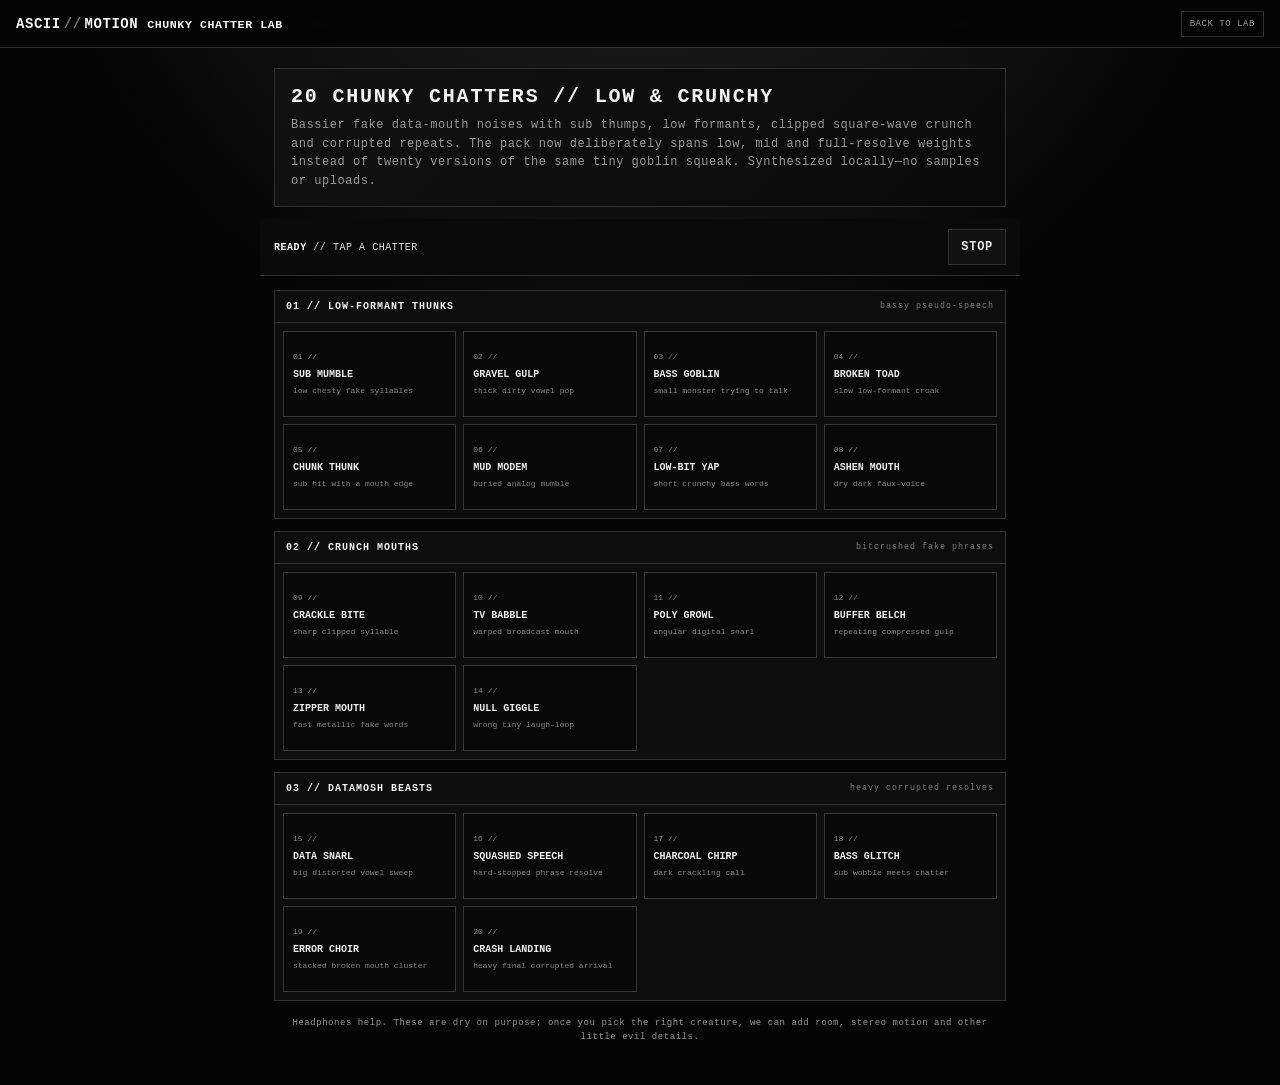
==== commit 873bb135: "Add bassier crunchy chatter variations" ====
--- a/sound-lab.html
+++ b/sound-lab.html
@@ -20,20 +20,23 @@
   <body>
     <header><div class="brand">ASCII<span>//</span>MOTION <small>CHUNKY CHATTER LAB</small></div><a class="back" href="./">BACK TO LAB</a></header>
     <main>
-      <section class="intro"><h1>20 CHUNKY CHATTERS</h1><p>Crunchy fake data-mouth noises: short vowel chirps, bitcrushed-looking square edges, corrupted repeats and nervous pitch jumps. Synthesized locally—no copied game voices, samples or uploads. Pick the sound DNA we should wire into the real resolve animation.</p></section>
+      <section class="intro"><h1>20 CHUNKY CHATTERS // LOW &amp; CRUNCHY</h1><p>Bassier fake data-mouth noises with sub thumps, low formants, clipped square-wave crunch and corrupted repeats. The pack now deliberately spans low, mid and full-resolve weights instead of twenty versions of the same tiny goblin squeak. Synthesized locally—no samples or uploads.</p></section>
       <div class="now"><div id="status"><b>READY</b> // TAP A CHATTER</div><button class="stop" id="stop" type="button">STOP</button></div>
-      <section class="category"><h2>01 // CHUNKY CHATTER <small>pseudo-language / datamosh mouth</small></h2><div class="grid" id="chatter"></div></section>
+      <section class="category"><h2>01 // LOW-FORMANT THUNKS <small>bassy pseudo-speech</small></h2><div class="grid" id="low"></div></section>
+      <section class="category"><h2>02 // CRUNCH MOUTHS <small>bitcrushed fake phrases</small></h2><div class="grid" id="crunch"></div></section>
+      <section class="category"><h2>03 // DATAMOSH BEASTS <small>heavy corrupted resolves</small></h2><div class="grid" id="beast"></div></section>
       <p class="note">Headphones help. These are dry on purpose; once you pick the right creature, we can add room, stereo motion and other little evil details.</p>
     </main>
     <script>
       const sounds = [
-        ["01","CRT CHIRP","bright clipped greeting","crtChirp"],["02","CRUNCHY KIKI","nervous two-syllable bite","crunchyKiki"],["03","DATA BABBLE","short corrupted phrase","dataBabble"],["04","GLITCH PECK","tiny stuttered vowel taps","glitchPeck"],
-        ["05","BYTE MOUTH","low crunchy chatter","byteMouth"],["06","POLY SQUAWK","sharp polygonal squeak","polySquawk"],["07","PIXEL CHATTER","cute broken greeting","pixelChatter"],["08","BUFFER GIGGLE","repeated bright burble","bufferGiggle"],
-        ["09","CRACKLE TALK","noisy compressed syllables","crackleTalk"],["10","TINY MODEM","digital little yap","tinyModem"],["11","VOWEL BURST","fast fake-word cluster","vowelBurst"],["12","JUNK RADIO","muffled garbled reply","junkRadio"],
-        ["13","PSX MOUTH","low-bit animated mumble","psxMouth"],["14","CHIPMUNK SIGNAL","high nervous bleep-speech","chipmunkSignal"],["15","CORRUPT COOS","soft wrong little coos","corruptCoos"],["16","DIAL-UP BIRD","warbling glitch chirps","dialupBird"],
-        ["17","MOUTH ERROR","stuck syllable / recovery","mouthError"],["18","POCKET ORACLE","small synthetic prophecy","pocketOracle"],["19","GARBLED CHATTER","full noisy phrase","garbledChatter"],["20","DATAMOSH YAP","broken final resolve","datamoshYap"]
+        ["01","SUB MUMBLE","low chesty fake syllables","low","subMumble"],["02","GRAVEL GULP","thick dirty vowel pop","low","gravelGulp"],["03","BASS GOBLIN","small monster trying to talk","low","bassGoblin"],["04","BROKEN TOAD","slow low-formant croak","low","brokenToad"],
+        ["05","CHUNK THUNK","sub hit with a mouth edge","low","chunkThunk"],["06","MUD MODEM","buried analog mumble","low","mudModem"],["07","LOW-BIT YAP","short crunchy bass words","low","lowBitYap"],["08","ASHEN MOUTH","dry dark faux-voice","low","ashenMouth"],
+        ["09","CRACKLE BITE","sharp clipped syllable","crunch","crackleBite"],["10","TV BABBLE","warped broadcast mouth","crunch","tvBabble"],["11","POLY GROWL","angular digital snarl","crunch","polyGrowl"],["12","BUFFER BELCH","repeating compressed gulp","crunch","bufferBelch"],
+        ["13","ZIPPER MOUTH","fast metallic fake words","crunch","zipperMouth"],["14","NULL GIGGLE","wrong tiny laugh-loop","crunch","nullGiggle"],
+        ["15","DATA SNARL","big distorted vowel sweep","beast","dataSnarl"],["16","SQUASHED SPEECH","hard-stopped phrase resolve","beast","squashedSpeech"],["17","CHARCOAL CHIRP","dark crackling call","beast","charcoalChirp"],["18","BASS GLITCH","sub wobble meets chatter","beast","bassGlitch"],
+        ["19","ERROR CHOIR","stacked broken mouth cluster","beast","errorChoir"],["20","CRASH LANDING","heavy final corrupted arrival","beast","crashLanding"]
       ];
-      for (const [id,name,desc,fn] of sounds) document.getElementById("chatter").insertAdjacentHTML("beforeend", `<button class="sound" type="button" data-fn="${fn}" data-id="${id}" data-name="${name}"><code>${id} //</code><span>${name}</span><small>${desc}</small></button>`);
+      for (const [id,name,desc,group,fn] of sounds) document.getElementById(group).insertAdjacentHTML("beforeend", `<button class="sound" type="button" data-fn="${fn}" data-id="${id}" data-name="${name}"><code>${id} //</code><span>${name}</span><small>${desc}</small></button>`);
       let audio, master, active=[];
       function engine(){ if(!audio){ audio=new (window.AudioContext||window.webkitAudioContext)(); master=audio.createGain(); master.gain.value=.42; master.connect(audio.destination); } return audio.resume(); }
       function track(...nodes){ active.push(...nodes); return nodes; }
@@ -41,9 +44,31 @@
       function envelope(output,start,duration,level=.11,attack=.007){ const gain=audio.createGain(); gain.gain.setValueAtTime(.0001,start); gain.gain.exponentialRampToValueAtTime(level,start+attack); gain.gain.exponentialRampToValueAtTime(.0001,start+duration); output.connect(gain); gain.connect(master); track(gain); }
       function noise(start,duration,level=.035,freq=2400,seed=17){ const buf=audio.createBuffer(1,Math.max(1,Math.ceil(audio.sampleRate*duration)),audio.sampleRate), data=buf.getChannelData(0); for(let i=0;i<data.length;i++){ seed=(seed*16807)%2147483647; data[i]=((seed/2147483647)*2-1)*(1-i/data.length*.65); } const src=audio.createBufferSource(), filter=audio.createBiquadFilter(); src.buffer=buf; filter.type="bandpass"; filter.frequency.value=freq; filter.Q.value=5; envelope(filter,start,duration,level,.002); src.connect(filter); src.start(start); src.stop(start+duration+.03); track(src,filter); }
       function syllable(start,duration,pitch,formants=[600,1500,2550],opts={}){ const osc=audio.createOscillator(), shaper=audio.createWaveShaper(); osc.type=opts.type||"square"; osc.frequency.setValueAtTime(Math.max(45,pitch),start); osc.frequency.exponentialRampToValueAtTime(Math.max(45,pitch*(opts.slide||.9)),start+duration); const curve=new Float32Array(256); for(let i=0;i<curve.length;i++){ const x=i*2/255-1; curve[i]=Math.tanh(x*(opts.crunch||2.4)); } shaper.curve=curve; shaper.oversample="2x"; for(const freq of formants){ const filter=audio.createBiquadFilter(), mix=audio.createGain(); filter.type="bandpass"; filter.frequency.value=freq; filter.Q.value=opts.q||7; mix.gain.value=.22; shaper.connect(filter); filter.connect(mix); envelope(mix,start,duration,opts.level||.16,opts.attack||.006); track(filter,mix); } osc.connect(shaper); osc.start(start); osc.stop(start+duration+.03); track(osc,shaper); if(opts.noise!==false) noise(start,duration*.68,opts.noiseLevel||.024,opts.noiseFreq||2600,opts.seed||31); }
+      function thump(start,duration=.28,freq=80,level=.15,drive=2.5){ const osc=audio.createOscillator(), filter=audio.createBiquadFilter(), shaper=audio.createWaveShaper(), curve=new Float32Array(256); for(let i=0;i<curve.length;i++){ const x=i*2/255-1; curve[i]=Math.tanh(x*drive); } osc.type="sine"; osc.frequency.setValueAtTime(freq*1.75,start); osc.frequency.exponentialRampToValueAtTime(Math.max(36,freq*.76),start+duration); filter.type="lowpass"; filter.frequency.setValueAtTime(680,start); filter.frequency.exponentialRampToValueAtTime(160,start+duration); shaper.curve=curve; shaper.oversample="2x"; osc.connect(filter); filter.connect(shaper); envelope(shaper,start,duration,level,.004); osc.start(start); osc.stop(start+duration+.04); track(osc,filter,shaper); }
       function phrase(t,items,opts={}){ items.forEach((item,i)=>{ const [step,pitch,forms,dur=.08,slide=.88]=item; syllable(t+step,dur,pitch,forms,{...opts,slide,seed:(opts.seed||50)+i}); }); }
       const A=[520,1550,2650], E=[420,2050,2850], I=[300,2300,3000], O=[580,950,2450], U=[360,900,2200];
+      const LOW=[260,720,1450], DIRT=[340,980,1800], THICK=[420,1180,2100], BARK=[500,1350,2400];
       const recipes={
+        subMumble(t){ thump(t,.42,65,.18,3.4); phrase(t+0.02,[[0,82,LOW,.13,1.16],[.14,106,DIRT,.11,.72],[.27,91,LOW,.12,1.14]],{seed:101,type:"sawtooth",noiseFreq:1000,noiseLevel:.035,crunch:4.2}); },
+        gravelGulp(t){ thump(t,.32,88,.16,4); phrase(t+0.025,[[0,108,DIRT,.16,1.42],[.18,76,LOW,.14,.62]],{seed:102,type:"sawtooth",noiseFreq:780,noiseLevel:.055,crunch:5}); },
+        bassGoblin(t){ thump(t,.46,58,.2,3.8); phrase(t+0.04,[[0,70,LOW,.16,1.25],[.18,98,THICK,.09,.7],[.29,88,DIRT,.14,1.18]],{seed:103,type:"square",noiseFreq:1200,crunch:4.8}); },
+        brokenToad(t){ thump(t,.34,74,.16,3.2); phrase(t+0.01,[[0,86,LOW,.19,1.5],[.205,128,DIRT,.1,.58]],{seed:104,type:"triangle",noiseFreq:900,noiseLevel:.026,crunch:2.4}); },
+        chunkThunk(t){ thump(t,.18,72,.22,5); noise(t,.08,.06,660,105); phrase(t+.06,[[0,122,THICK,.09,.62],[.1,96,LOW,.11,1.15]],{seed:105,type:"sawtooth",noiseFreq:1400,crunch:5.4}); },
+        mudModem(t){ thump(t,.5,52,.18,2.8); phrase(t+.04,[[0,76,LOW,.17,1.28],[.18,114,DIRT,.12,.7],[.31,92,LOW,.14,1.12]],{seed:106,type:"sawtooth",noiseFreq:690,noiseLevel:.045,crunch:4.7}); },
+        lowBitYap(t){ thump(t,.22,94,.14,3.8); phrase(t+.025,[[0,135,THICK,.07,1.25],[.08,116,DIRT,.065,.63],[.15,148,BARK,.07,.72]],{seed:107,noiseFreq:1900,noiseLevel:.045,crunch:5.2}); },
+        ashenMouth(t){ thump(t,.44,62,.17,2.5); phrase(t+.05,[[0,92,LOW,.14,1.1],[.15,102,DIRT,.13,.8],[.29,82,LOW,.15,1.15]],{seed:108,type:"triangle",noiseFreq:1300,noiseLevel:.018,crunch:2.2}); },
+        crackleBite(t){ phrase(t,[[0,250,DIRT,.1,1.24],[.105,340,BARK,.07,.62],[.18,285,THICK,.09,1.17]],{seed:109,type:"sawtooth",noiseFreq:2100,noiseLevel:.065,crunch:6}); },
+        tvBabble(t){ phrase(t,[[0,180,LOW,.12,1.15],[.13,310,THICK,.08,.65],[.22,240,DIRT,.1,1.2],[.33,370,BARK,.075,.7]],{seed:110,type:"square",noiseFreq:1700,noiseLevel:.05,crunch:4.4}); },
+        polyGrowl(t){ thump(t,.3,92,.13,4.5); phrase(t+.02,[[0,155,DIRT,.13,1.45],[.14,235,THICK,.1,.56],[.25,178,DIRT,.13,1.2]],{seed:111,type:"sawtooth",noiseFreq:1500,noiseLevel:.045,crunch:6}); },
+        bufferBelch(t){ thump(t,.24,78,.16,5); phrase(t+.03,[[0,115,LOW,.1,1.35],[.11,115,LOW,.09,.6],[.21,130,DIRT,.1,.63],[.32,94,LOW,.12,1.12]],{seed:112,type:"sawtooth",noiseFreq:1100,noiseLevel:.06,crunch:5.6}); },
+        zipperMouth(t){ phrase(t,[[0,390,BARK,.045,1.3],[.05,255,DIRT,.05,.58],[.106,410,BARK,.045,1.25],[.16,280,THICK,.06,.6],[.225,360,DIRT,.07,.7]],{seed:113,noiseFreq:3300,noiseLevel:.07,crunch:6.4}); },
+        nullGiggle(t){ phrase(t,[[0,325,THICK,.07,1.35],[.075,355,THICK,.06,1.25],[.14,405,BARK,.055,1.18],[.205,490,BARK,.1,.58]],{seed:114,noiseFreq:2700,noiseLevel:.045,crunch:4.8}); },
+        dataSnarl(t){ thump(t,.5,68,.19,5); phrase(t+.02,[[0,120,LOW,.16,1.5],[.17,248,DIRT,.12,.55],[.3,175,THICK,.16,1.38]],{seed:115,type:"sawtooth",noiseFreq:1400,noiseLevel:.065,crunch:6.5}); },
+        squashedSpeech(t){ thump(t,.36,80,.18,5.5); phrase(t+.02,[[0,145,DIRT,.11,1.3],[.12,210,BARK,.07,.55],[.2,145,DIRT,.07,.55],[.28,108,LOW,.18,.7]],{seed:116,type:"square",noiseFreq:1900,noiseLevel:.07,crunch:7}); },
+        charcoalChirp(t){ thump(t,.3,72,.13,3.5); phrase(t+.03,[[0,175,DIRT,.1,1.38],[.11,290,BARK,.06,.55],[.18,145,LOW,.13,1.3]],{seed:117,type:"sawtooth",noiseFreq:2700,noiseLevel:.065,crunch:5.3}); },
+        bassGlitch(t){ thump(t,.57,49,.22,4); thump(t+.18,.28,74,.12,5); phrase(t+.06,[[0,85,LOW,.13,1.5],[.14,145,DIRT,.08,.54],[.23,104,LOW,.18,1.34]],{seed:118,type:"sawtooth",noiseFreq:1200,noiseLevel:.055,crunch:6}); },
+        errorChoir(t){ thump(t,.42,64,.15,3.6); phrase(t+.02,[[0,100,LOW,.16,1.25],[.06,152,DIRT,.13,1.1],[.13,204,THICK,.1,.72],[.22,120,LOW,.17,1.2],[.3,260,BARK,.11,.65]],{seed:119,type:"sawtooth",noiseFreq:2200,noiseLevel:.055,crunch:5.2}); },
+        crashLanding(t){ thump(t,.62,48,.24,6.5); noise(t,.16,.085,920,120); phrase(t+.045,[[0,80,LOW,.19,1.55],[.2,165,DIRT,.1,.55],[.31,110,LOW,.18,1.15],[.49,260,BARK,.08,.48]],{seed:120,type:"sawtooth",noiseFreq:1800,noiseLevel:.075,crunch:7.2}); },
         crtChirp(t){ phrase(t,[[0,640,I,.065,1.4],[.075,920,E,.07,.65],[.16,700,A,.055,1.15]],{seed:1,noiseFreq:3800}); },
         crunchyKiki(t){ phrase(t,[[0,470,I,.09,1.2],[.105,620,I,.075,.76],[.19,840,E,.06,.6]],{seed:2,crunch:3.2}); },
         dataBabble(t){ phrase(t,[[0,205,O,.1,1.15],[.12,330,A,.075,.72],[.205,285,U,.08,1.28],[.3,510,E,.065,.7]],{seed:3,type:"sawtooth",noiseFreq:1700}); },
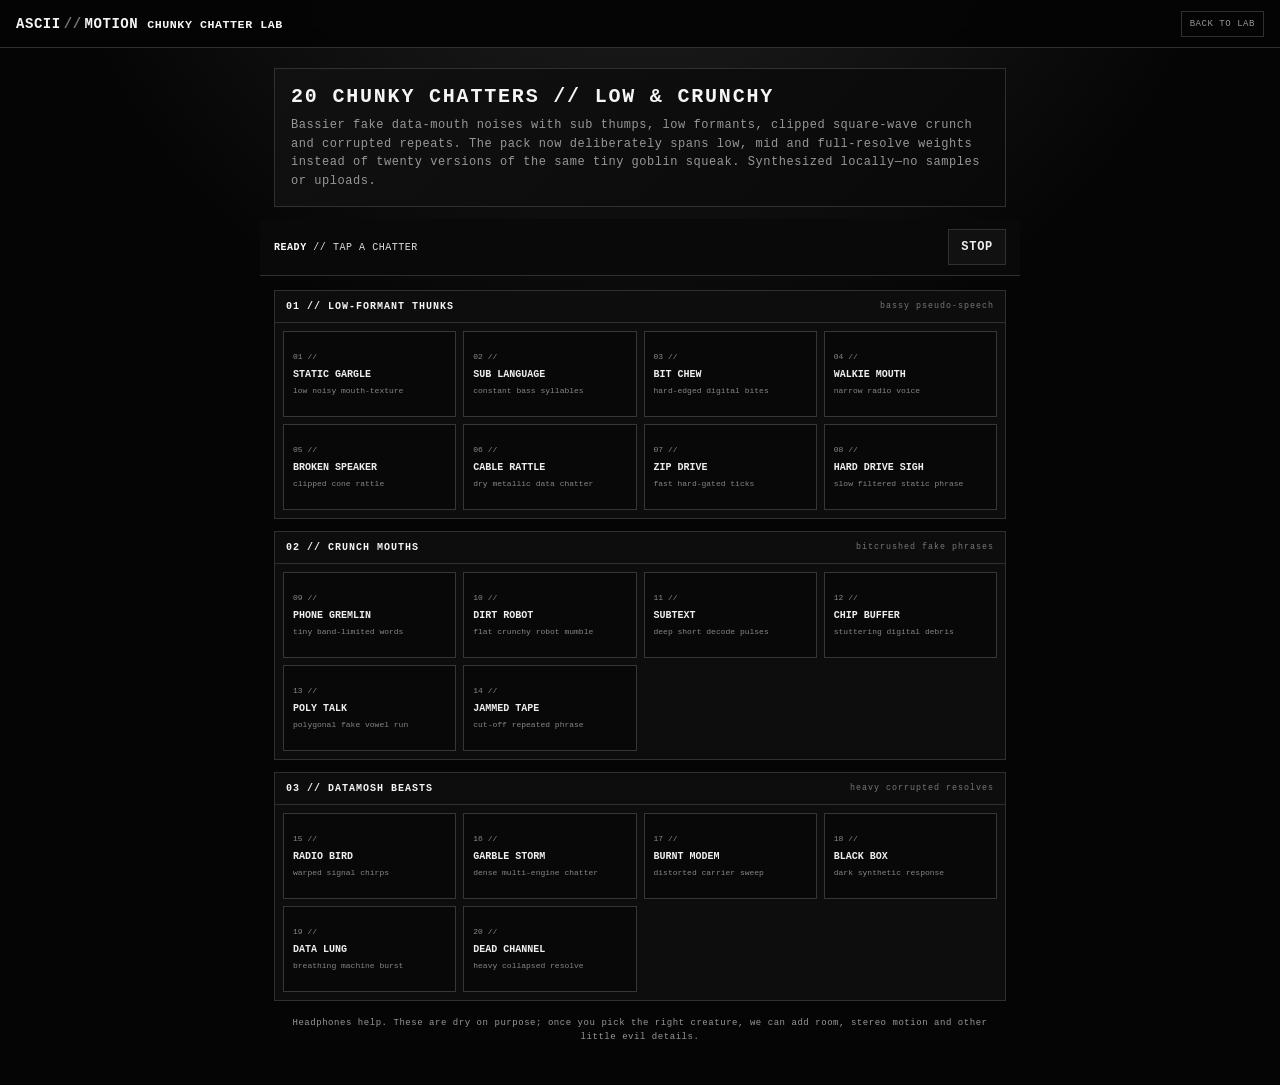
==== commit e1e16655: "Diversify chunky chatter sound engines" ====
--- a/sound-lab.html
+++ b/sound-lab.html
@@ -29,12 +29,12 @@
     </main>
     <script>
       const sounds = [
-        ["01","SUB MUMBLE","low chesty fake syllables","low","subMumble"],["02","GRAVEL GULP","thick dirty vowel pop","low","gravelGulp"],["03","BASS GOBLIN","small monster trying to talk","low","bassGoblin"],["04","BROKEN TOAD","slow low-formant croak","low","brokenToad"],
-        ["05","CHUNK THUNK","sub hit with a mouth edge","low","chunkThunk"],["06","MUD MODEM","buried analog mumble","low","mudModem"],["07","LOW-BIT YAP","short crunchy bass words","low","lowBitYap"],["08","ASHEN MOUTH","dry dark faux-voice","low","ashenMouth"],
-        ["09","CRACKLE BITE","sharp clipped syllable","crunch","crackleBite"],["10","TV BABBLE","warped broadcast mouth","crunch","tvBabble"],["11","POLY GROWL","angular digital snarl","crunch","polyGrowl"],["12","BUFFER BELCH","repeating compressed gulp","crunch","bufferBelch"],
-        ["13","ZIPPER MOUTH","fast metallic fake words","crunch","zipperMouth"],["14","NULL GIGGLE","wrong tiny laugh-loop","crunch","nullGiggle"],
-        ["15","DATA SNARL","big distorted vowel sweep","beast","dataSnarl"],["16","SQUASHED SPEECH","hard-stopped phrase resolve","beast","squashedSpeech"],["17","CHARCOAL CHIRP","dark crackling call","beast","charcoalChirp"],["18","BASS GLITCH","sub wobble meets chatter","beast","bassGlitch"],
-        ["19","ERROR CHOIR","stacked broken mouth cluster","beast","errorChoir"],["20","CRASH LANDING","heavy final corrupted arrival","beast","crashLanding"]
+        ["01","STATIC GARGLE","low noisy mouth-texture","low","staticGargle"],["02","SUB LANGUAGE","constant bass syllables","low","subLanguage"],["03","BIT CHEW","hard-edged digital bites","low","bitChew"],["04","WALKIE MOUTH","narrow radio voice","low","walkieMouth"],
+        ["05","BROKEN SPEAKER","clipped cone rattle","low","brokenSpeaker"],["06","CABLE RATTLE","dry metallic data chatter","low","cableRattle"],["07","ZIP DRIVE","fast hard-gated ticks","low","zipDrive"],["08","HARD DRIVE SIGH","slow filtered static phrase","low","hardDriveSigh"],
+        ["09","PHONE GREMLIN","tiny band-limited words","crunch","phoneGremlin"],["10","DIRT ROBOT","flat crunchy robot mumble","crunch","dirtRobot"],["11","SUBTEXT","deep short decode pulses","crunch","subtext"],["12","CHIP BUFFER","stuttering digital debris","crunch","chipBuffer"],
+        ["13","POLY TALK","polygonal fake vowel run","crunch","polyTalk"],["14","JAMMED TAPE","cut-off repeated phrase","crunch","jammedTape"],
+        ["15","RADIO BIRD","warped signal chirps","beast","radioBird"],["16","GARBLE STORM","dense multi-engine chatter","beast","garbleStorm"],["17","BURNT MODEM","distorted carrier sweep","beast","burntModem"],["18","BLACK BOX","dark synthetic response","beast","blackBox"],
+        ["19","DATA LUNG","breathing machine burst","beast","dataLung"],["20","DEAD CHANNEL","heavy collapsed resolve","beast","deadChannel"]
       ];
       for (const [id,name,desc,group,fn] of sounds) document.getElementById(group).insertAdjacentHTML("beforeend", `<button class="sound" type="button" data-fn="${fn}" data-id="${id}" data-name="${name}"><code>${id} //</code><span>${name}</span><small>${desc}</small></button>`);
       let audio, master, active=[];
@@ -42,6 +42,11 @@
       function track(...nodes){ active.push(...nodes); return nodes; }
       function stop(){ active.forEach(node=>{ try { node.stop?.(); node.disconnect?.(); } catch {} }); active=[]; document.querySelectorAll(".sound").forEach(b=>b.classList.remove("active")); document.getElementById("status").innerHTML="<b>READY</b> // TAP A CHATTER"; }
       function envelope(output,start,duration,level=.11,attack=.007){ const gain=audio.createGain(); gain.gain.setValueAtTime(.0001,start); gain.gain.exponentialRampToValueAtTime(level,start+attack); gain.gain.exponentialRampToValueAtTime(.0001,start+duration); output.connect(gain); gain.connect(master); track(gain); }
+      function hardGate(output,start,duration,level=.1,attack=.003,release=.006){ const gain=audio.createGain(), end=start+duration; gain.gain.setValueAtTime(0,start); gain.gain.linearRampToValueAtTime(level,start+attack); gain.gain.setValueAtTime(level,Math.max(start+attack,end-release)); gain.gain.linearRampToValueAtTime(0,end); output.connect(gain); gain.connect(master); track(gain); }
+      function hardTone(type,freq,start,duration,level=.1,opts={}){ const osc=audio.createOscillator(), filter=audio.createBiquadFilter(); osc.type=type; osc.frequency.setValueAtTime(freq,start); if(opts.endFreq) osc.frequency.linearRampToValueAtTime(opts.endFreq,start+duration); filter.type=opts.filterType||"lowpass"; filter.frequency.setValueAtTime(opts.filter||1800,start); filter.Q.value=opts.q||1; osc.connect(filter); hardGate(filter,start,duration,level,opts.attack||.003,opts.release||.006); osc.start(start); osc.stop(start+duration+.01); track(osc,filter); }
+      function hardNoise(start,duration,level=.05,opts={}){ const buf=audio.createBuffer(1,Math.max(1,Math.ceil(audio.sampleRate*duration)),audio.sampleRate), data=buf.getChannelData(0); let seed=opts.seed||7; for(let i=0;i<data.length;i++){ seed=(seed*48271)%2147483647; data[i]=(seed/2147483647)*2-1; } const src=audio.createBufferSource(), filter=audio.createBiquadFilter(); src.buffer=buf; filter.type=opts.type||"bandpass"; filter.frequency.value=opts.freq||1200; filter.Q.value=opts.q||3; src.connect(filter); hardGate(filter,start,duration,level,opts.attack||.002,opts.release||.004); src.start(start); src.stop(start+duration+.01); track(src,filter); }
+      function hardFormant(start,duration,pitch,formants,level=.1,opts={}){ const osc=audio.createOscillator(); osc.type=opts.type||"square"; osc.frequency.setValueAtTime(pitch,start); if(opts.endFreq) osc.frequency.linearRampToValueAtTime(opts.endFreq,start+duration); for(const freq of formants){ const filter=audio.createBiquadFilter(), mix=audio.createGain(); filter.type="bandpass"; filter.frequency.value=freq; filter.Q.value=opts.q||6; mix.gain.value=.24; osc.connect(filter); filter.connect(mix); hardGate(mix,start,duration,level,opts.attack||.004,opts.release||.006); track(filter,mix); } osc.start(start); osc.stop(start+duration+.01); track(osc); }
+      function fmBurst(start,duration,carrier,mod,level=.08,opts={}){ const c=audio.createOscillator(), m=audio.createOscillator(), amount=audio.createGain(), filter=audio.createBiquadFilter(); c.type="sine"; m.type="square"; c.frequency.value=carrier; m.frequency.value=mod; amount.gain.value=opts.depth||220; filter.type="bandpass"; filter.frequency.value=opts.filter||1500; filter.Q.value=opts.q||2; m.connect(amount); amount.connect(c.frequency); c.connect(filter); hardGate(filter,start,duration,level,.002,.004); c.start(start); m.start(start); c.stop(start+duration+.01); m.stop(start+duration+.01); track(c,m,amount,filter); }
       function noise(start,duration,level=.035,freq=2400,seed=17){ const buf=audio.createBuffer(1,Math.max(1,Math.ceil(audio.sampleRate*duration)),audio.sampleRate), data=buf.getChannelData(0); for(let i=0;i<data.length;i++){ seed=(seed*16807)%2147483647; data[i]=((seed/2147483647)*2-1)*(1-i/data.length*.65); } const src=audio.createBufferSource(), filter=audio.createBiquadFilter(); src.buffer=buf; filter.type="bandpass"; filter.frequency.value=freq; filter.Q.value=5; envelope(filter,start,duration,level,.002); src.connect(filter); src.start(start); src.stop(start+duration+.03); track(src,filter); }
       function syllable(start,duration,pitch,formants=[600,1500,2550],opts={}){ const osc=audio.createOscillator(), shaper=audio.createWaveShaper(); osc.type=opts.type||"square"; osc.frequency.setValueAtTime(Math.max(45,pitch),start); osc.frequency.exponentialRampToValueAtTime(Math.max(45,pitch*(opts.slide||.9)),start+duration); const curve=new Float32Array(256); for(let i=0;i<curve.length;i++){ const x=i*2/255-1; curve[i]=Math.tanh(x*(opts.crunch||2.4)); } shaper.curve=curve; shaper.oversample="2x"; for(const freq of formants){ const filter=audio.createBiquadFilter(), mix=audio.createGain(); filter.type="bandpass"; filter.frequency.value=freq; filter.Q.value=opts.q||7; mix.gain.value=.22; shaper.connect(filter); filter.connect(mix); envelope(mix,start,duration,opts.level||.16,opts.attack||.006); track(filter,mix); } osc.connect(shaper); osc.start(start); osc.stop(start+duration+.03); track(osc,shaper); if(opts.noise!==false) noise(start,duration*.68,opts.noiseLevel||.024,opts.noiseFreq||2600,opts.seed||31); }
       function thump(start,duration=.28,freq=80,level=.15,drive=2.5){ const osc=audio.createOscillator(), filter=audio.createBiquadFilter(), shaper=audio.createWaveShaper(), curve=new Float32Array(256); for(let i=0;i<curve.length;i++){ const x=i*2/255-1; curve[i]=Math.tanh(x*drive); } osc.type="sine"; osc.frequency.setValueAtTime(freq*1.75,start); osc.frequency.exponentialRampToValueAtTime(Math.max(36,freq*.76),start+duration); filter.type="lowpass"; filter.frequency.setValueAtTime(680,start); filter.frequency.exponentialRampToValueAtTime(160,start+duration); shaper.curve=curve; shaper.oversample="2x"; osc.connect(filter); filter.connect(shaper); envelope(shaper,start,duration,level,.004); osc.start(start); osc.stop(start+duration+.04); track(osc,filter,shaper); }
@@ -49,6 +54,26 @@
       const A=[520,1550,2650], E=[420,2050,2850], I=[300,2300,3000], O=[580,950,2450], U=[360,900,2200];
       const LOW=[260,720,1450], DIRT=[340,980,1800], THICK=[420,1180,2100], BARK=[500,1350,2400];
       const recipes={
+        staticGargle(t){ [0,.07,.14,.22].forEach((d,i)=>hardNoise(t+d,.055,.075,{freq:360+i*90,q:5,seed:201+i})); hardTone("square",92,t,.28,.07,{filter:540,q:3,release:.002}); },
+        subLanguage(t){ [[0,64],[.11,76],[.22,70],[.34,88]].forEach(([d,f],i)=>{ hardFormant(t+d,.085,f,[230,610,1240],.09,{type:"sawtooth",q:4,release:.002}); hardTone("square",f*.5,t+d,.07,.035,{filter:300,release:.002}); }); },
+        bitChew(t){ [0,.055,.12,.19,.27].forEach((d,i)=>{ hardTone("square",[170,240,155,300,205][i],t+d,.036,.1,{filter:1450,q:8,release:.001}); hardNoise(t+d,.025,.035,{freq:2150,q:9,seed:210+i,release:.001}); }); },
+        walkieMouth(t){ [[0,220,THICK],[.12,285,DIRT],[.22,205,LOW],[.34,330,BARK]].forEach(([d,f,form],i)=>hardFormant(t+d,.09,f,form,.08,{type:"square",q:12,release:.004})); hardNoise(t,.43,.018,{freq:1850,q:16,seed:220,attack:.01,release:.01}); },
+        brokenSpeaker(t){ hardTone("sawtooth",76,t,.38,.12,{filter:410,q:2,release:.003}); [0,.095,.19,.285].forEach((d,i)=>hardNoise(t+d,.06,.06,{freq:620+i*120,q:2,seed:230+i})); },
+        cableRattle(t){ [0,.045,.105,.18,.255].forEach((d,i)=>{ hardNoise(t+d,.035,.07,{freq:[680,1450,910,1800,750][i],q:12,seed:240+i,release:.001}); hardTone("triangle",[120,310,185,400,145][i],t+d,.027,.04,{filter:1150,release:.001}); }); },
+        zipDrive(t){ for(let i=0;i<12;i++){ const d=i*.032; hardTone("square",i%3===0?108:260,t+d,.014,.06,{filter:i%2?2100:660,release:.001}); } },
+        hardDriveSigh(t){ hardNoise(t,.5,.1,{freq:260,q:1.2,seed:250,attack:.02,release:.02}); hardNoise(t+.08,.38,.05,{freq:820,q:4,seed:251,attack:.03,release:.02}); hardTone("triangle",110,t,.45,.045,{filter:540,release:.02}); },
+        phoneGremlin(t){ [[0,510],[.07,690],[.15,470],[.23,780],[.31,620]].forEach(([d,f],i)=>hardFormant(t+d,.055,f,[580,1450,2450],.065,{q:16,release:.002})); },
+        dirtRobot(t){ hardTone("square",145,t,.36,.08,{filter:760,q:7,release:.004}); [[.01,145],[.11,195],[.21,145]].forEach(([d,f],i)=>hardFormant(t+d,.08,f,[330,930,1900],.075,{type:"sawtooth",q:5,release:.002})); },
+        subtext(t){ [0,.14,.29,.45].forEach((d,i)=>{ hardTone("sine",[58,64,52,72][i],t+d,.09,.14,{filter:280,release:.003}); hardNoise(t+d,.018,.025,{freq:820,q:8,seed:260+i,release:.001}); }); },
+        chipBuffer(t){ [[0,780],[.045,780],[.09,1260],[.135,780],[.21,400],[.255,1260]].forEach(([d,f],i)=>{ fmBurst(t+d,.032,f,f*.37,.055,{depth:110,filter:1800,q:4}); hardNoise(t+d,.018,.03,{freq:2600,q:8,seed:270+i,release:.001}); }); },
+        polyTalk(t){ [[0,180,LOW],[.105,280,DIRT],[.205,350,THICK],[.305,240,DIRT]].forEach(([d,f,form])=>hardFormant(t+d,.08,f,form,.075,{type:"triangle",q:7,release:.002})); },
+        jammedTape(t){ [0,.09,.18,.27].forEach((d,i)=>{ hardFormant(t+d,.065,225,[420,1080,2050],.075,{type:"sawtooth",q:7,release:.001}); if(i===1||i===3) hardNoise(t+d,.022,.045,{freq:3200,q:4,seed:280+i,release:.001}); }); },
+        radioBird(t){ [[0,1180],[.09,720],[.16,1450],[.25,910]].forEach(([d,f],i)=>fmBurst(t+d,.055,f,f*.61,.065,{depth:95,filter:2500,q:10})); },
+        garbleStorm(t){ hardNoise(t,.42,.065,{freq:1700,q:2,seed:290,attack:.005,release:.01}); [[0,135],[.05,230],[.12,340],[.19,185],[.29,420]].forEach(([d,f],i)=>hardFormant(t+d,.1,f,i%2?THICK:DIRT,.06,{type:i%2?"square":"sawtooth",q:6,release:.003})); fmBurst(t+.16,.13,310,96,.05,{depth:175,filter:900}); },
+        burntModem(t){ fmBurst(t,.14,260,49,.1,{depth:430,filter:960,q:3}); fmBurst(t+.16,.14,540,81,.08,{depth:330,filter:1450,q:4}); hardNoise(t+.31,.08,.055,{freq:2400,q:3,seed:300}); },
+        blackBox(t){ hardTone("sine",47,t,.5,.12,{filter:210,release:.025}); [[.04,105,LOW],[.18,160,DIRT],[.32,125,THICK]].forEach(([d,f,form])=>hardFormant(t+d,.11,f,form,.055,{type:"triangle",q:5,release:.004})); },
+        dataLung(t){ hardNoise(t,.18,.08,{freq:440,q:1.2,seed:310,attack:.035,release:.01}); hardNoise(t+.22,.28,.1,{freq:750,q:2,seed:311,attack:.04,release:.025}); hardTone("sawtooth",68,t+.23,.2,.06,{filter:360,release:.015}); },
+        deadChannel(t){ hardNoise(t,.12,.12,{freq:220,q:1,seed:320,attack:.004,release:.002}); hardTone("square",54,t,.14,.1,{filter:240,release:.002}); [0,.075,.15,.23].forEach((d,i)=>hardNoise(t+d,.035,.06,{freq:[3600,800,2900,510][i],q:6,seed:321+i,release:.001})); hardFormant(t+.17,.16,115,LOW,.08,{type:"sawtooth",q:4,release:.002}); },
         subMumble(t){ thump(t,.42,65,.18,3.4); phrase(t+0.02,[[0,82,LOW,.13,1.16],[.14,106,DIRT,.11,.72],[.27,91,LOW,.12,1.14]],{seed:101,type:"sawtooth",noiseFreq:1000,noiseLevel:.035,crunch:4.2}); },
         gravelGulp(t){ thump(t,.32,88,.16,4); phrase(t+0.025,[[0,108,DIRT,.16,1.42],[.18,76,LOW,.14,.62]],{seed:102,type:"sawtooth",noiseFreq:780,noiseLevel:.055,crunch:5}); },
         bassGoblin(t){ thump(t,.46,58,.2,3.8); phrase(t+0.04,[[0,70,LOW,.16,1.25],[.18,98,THICK,.09,.7],[.29,88,DIRT,.14,1.18]],{seed:103,type:"square",noiseFreq:1200,crunch:4.8}); },
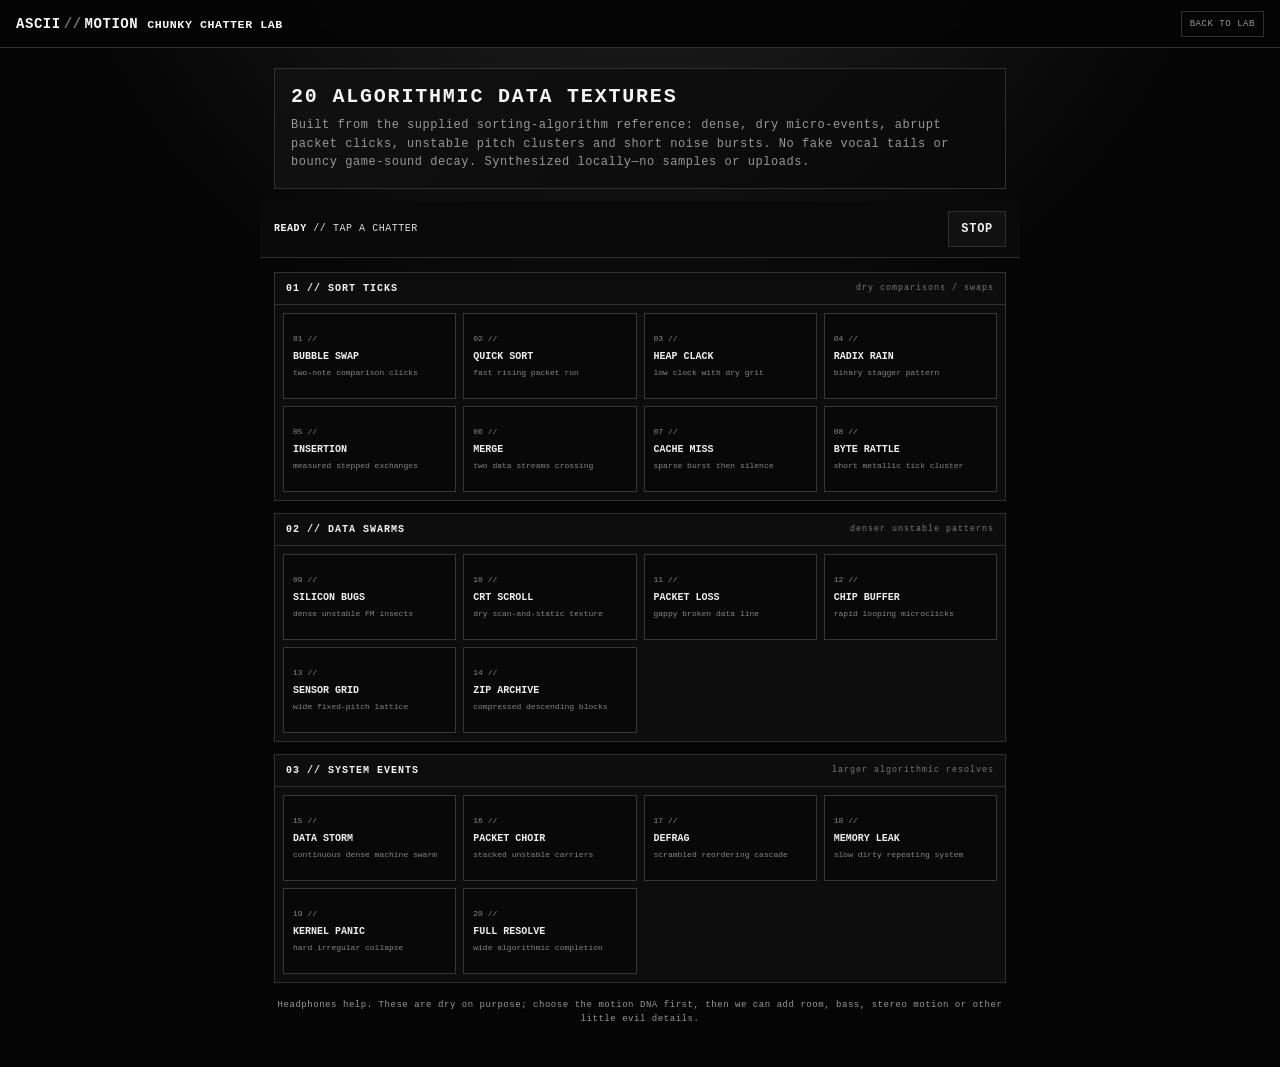
==== commit ad052a35: "Base sound lab on algorithmic data textures" ====
--- a/sound-lab.html
+++ b/sound-lab.html
@@ -20,21 +20,21 @@
   <body>
     <header><div class="brand">ASCII<span>//</span>MOTION <small>CHUNKY CHATTER LAB</small></div><a class="back" href="./">BACK TO LAB</a></header>
     <main>
-      <section class="intro"><h1>20 CHUNKY CHATTERS // LOW &amp; CRUNCHY</h1><p>Bassier fake data-mouth noises with sub thumps, low formants, clipped square-wave crunch and corrupted repeats. The pack now deliberately spans low, mid and full-resolve weights instead of twenty versions of the same tiny goblin squeak. Synthesized locally—no samples or uploads.</p></section>
+      <section class="intro"><h1>20 ALGORITHMIC DATA TEXTURES</h1><p>Built from the supplied sorting-algorithm reference: dense, dry micro-events, abrupt packet clicks, unstable pitch clusters and short noise bursts. No fake vocal tails or bouncy game-sound decay. Synthesized locally—no samples or uploads.</p></section>
       <div class="now"><div id="status"><b>READY</b> // TAP A CHATTER</div><button class="stop" id="stop" type="button">STOP</button></div>
-      <section class="category"><h2>01 // LOW-FORMANT THUNKS <small>bassy pseudo-speech</small></h2><div class="grid" id="low"></div></section>
-      <section class="category"><h2>02 // CRUNCH MOUTHS <small>bitcrushed fake phrases</small></h2><div class="grid" id="crunch"></div></section>
-      <section class="category"><h2>03 // DATAMOSH BEASTS <small>heavy corrupted resolves</small></h2><div class="grid" id="beast"></div></section>
-      <p class="note">Headphones help. These are dry on purpose; once you pick the right creature, we can add room, stereo motion and other little evil details.</p>
+      <section class="category"><h2>01 // SORT TICKS <small>dry comparisons / swaps</small></h2><div class="grid" id="ticks"></div></section>
+      <section class="category"><h2>02 // DATA SWARMS <small>denser unstable patterns</small></h2><div class="grid" id="swarms"></div></section>
+      <section class="category"><h2>03 // SYSTEM EVENTS <small>larger algorithmic resolves</small></h2><div class="grid" id="events"></div></section>
+      <p class="note">Headphones help. These are dry on purpose; choose the motion DNA first, then we can add room, bass, stereo motion or other little evil details.</p>
     </main>
     <script>
       const sounds = [
-        ["01","STATIC GARGLE","low noisy mouth-texture","low","staticGargle"],["02","SUB LANGUAGE","constant bass syllables","low","subLanguage"],["03","BIT CHEW","hard-edged digital bites","low","bitChew"],["04","WALKIE MOUTH","narrow radio voice","low","walkieMouth"],
-        ["05","BROKEN SPEAKER","clipped cone rattle","low","brokenSpeaker"],["06","CABLE RATTLE","dry metallic data chatter","low","cableRattle"],["07","ZIP DRIVE","fast hard-gated ticks","low","zipDrive"],["08","HARD DRIVE SIGH","slow filtered static phrase","low","hardDriveSigh"],
-        ["09","PHONE GREMLIN","tiny band-limited words","crunch","phoneGremlin"],["10","DIRT ROBOT","flat crunchy robot mumble","crunch","dirtRobot"],["11","SUBTEXT","deep short decode pulses","crunch","subtext"],["12","CHIP BUFFER","stuttering digital debris","crunch","chipBuffer"],
-        ["13","POLY TALK","polygonal fake vowel run","crunch","polyTalk"],["14","JAMMED TAPE","cut-off repeated phrase","crunch","jammedTape"],
-        ["15","RADIO BIRD","warped signal chirps","beast","radioBird"],["16","GARBLE STORM","dense multi-engine chatter","beast","garbleStorm"],["17","BURNT MODEM","distorted carrier sweep","beast","burntModem"],["18","BLACK BOX","dark synthetic response","beast","blackBox"],
-        ["19","DATA LUNG","breathing machine burst","beast","dataLung"],["20","DEAD CHANNEL","heavy collapsed resolve","beast","deadChannel"]
+        ["01","BUBBLE SWAP","two-note comparison clicks","ticks","algoBubbleSwap"],["02","QUICK SORT","fast rising packet run","ticks","algoQuickSort"],["03","HEAP CLACK","low clock with dry grit","ticks","algoHeapClack"],["04","RADIX RAIN","binary stagger pattern","ticks","algoRadixRain"],
+        ["05","INSERTION","measured stepped exchanges","ticks","algoInsertion"],["06","MERGE","two data streams crossing","ticks","algoMerge"],["07","CACHE MISS","sparse burst then silence","ticks","algoCacheMiss"],["08","BYTE RATTLE","short metallic tick cluster","ticks","algoByteRattle"],
+        ["09","SILICON BUGS","dense unstable FM insects","swarms","algoSiliconBugs"],["10","CRT SCROLL","dry scan-and-static texture","swarms","algoCrtScroll"],["11","PACKET LOSS","gappy broken data line","swarms","algoPacketLoss"],["12","CHIP BUFFER","rapid looping microclicks","swarms","algoChipBuffer"],
+        ["13","SENSOR GRID","wide fixed-pitch lattice","swarms","algoSensorGrid"],["14","ZIP ARCHIVE","compressed descending blocks","swarms","algoZipArchive"],
+        ["15","DATA STORM","continuous dense machine swarm","events","algoDataStorm"],["16","PACKET CHOIR","stacked unstable carriers","events","algoPacketChoir"],["17","DEFRAG","scrambled reordering cascade","events","algoDefrag"],["18","MEMORY LEAK","slow dirty repeating system","events","algoMemoryLeak"],
+        ["19","KERNEL PANIC","hard irregular collapse","events","algoKernelPanic"],["20","FULL RESOLVE","wide algorithmic completion","events","algoFullResolve"]
       ];
       for (const [id,name,desc,group,fn] of sounds) document.getElementById(group).insertAdjacentHTML("beforeend", `<button class="sound" type="button" data-fn="${fn}" data-id="${id}" data-name="${name}"><code>${id} //</code><span>${name}</span><small>${desc}</small></button>`);
       let audio, master, active=[];
@@ -47,6 +47,9 @@
       function hardNoise(start,duration,level=.05,opts={}){ const buf=audio.createBuffer(1,Math.max(1,Math.ceil(audio.sampleRate*duration)),audio.sampleRate), data=buf.getChannelData(0); let seed=opts.seed||7; for(let i=0;i<data.length;i++){ seed=(seed*48271)%2147483647; data[i]=(seed/2147483647)*2-1; } const src=audio.createBufferSource(), filter=audio.createBiquadFilter(); src.buffer=buf; filter.type=opts.type||"bandpass"; filter.frequency.value=opts.freq||1200; filter.Q.value=opts.q||3; src.connect(filter); hardGate(filter,start,duration,level,opts.attack||.002,opts.release||.004); src.start(start); src.stop(start+duration+.01); track(src,filter); }
       function hardFormant(start,duration,pitch,formants,level=.1,opts={}){ const osc=audio.createOscillator(); osc.type=opts.type||"square"; osc.frequency.setValueAtTime(pitch,start); if(opts.endFreq) osc.frequency.linearRampToValueAtTime(opts.endFreq,start+duration); for(const freq of formants){ const filter=audio.createBiquadFilter(), mix=audio.createGain(); filter.type="bandpass"; filter.frequency.value=freq; filter.Q.value=opts.q||6; mix.gain.value=.24; osc.connect(filter); filter.connect(mix); hardGate(mix,start,duration,level,opts.attack||.004,opts.release||.006); track(filter,mix); } osc.start(start); osc.stop(start+duration+.01); track(osc); }
       function fmBurst(start,duration,carrier,mod,level=.08,opts={}){ const c=audio.createOscillator(), m=audio.createOscillator(), amount=audio.createGain(), filter=audio.createBiquadFilter(); c.type="sine"; m.type="square"; c.frequency.value=carrier; m.frequency.value=mod; amount.gain.value=opts.depth||220; filter.type="bandpass"; filter.frequency.value=opts.filter||1500; filter.Q.value=opts.q||2; m.connect(amount); amount.connect(c.frequency); c.connect(filter); hardGate(filter,start,duration,level,.002,.004); c.start(start); m.start(start); c.stop(start+duration+.01); m.stop(start+duration+.01); track(c,m,amount,filter); }
+      function rng(seed){ return ()=>{ seed=(seed*1664525+1013904223)>>>0; return seed/4294967296; }; }
+      function packet(t,opts={}){ const random=rng(opts.seed||1), count=opts.count||18, step=opts.step||.025, min=opts.min||180, max=opts.max||1800, length=opts.length||.014, wave=opts.wave||"square"; for(let i=0;i<count;i++){ const d=i*step+(opts.jitter?(random()-.5)*opts.jitter:0), f=min+(max-min)*random(); hardTone(wave,f,t+d,length*(.7+random()*.6),opts.level||.045,{filter:opts.filter||Math.max(700,f*2),q:opts.q||5,release:.001}); if((i%(opts.noiseEvery||4))===0) hardNoise(t+d,length*1.3,opts.noise||.018,{freq:opts.noiseFreq||2400,q:opts.noiseQ||7,seed:(opts.seed||1)+i,release:.001}); } }
+      function stepped(t,values,step=.075,opts={}){ values.forEach((f,i)=>{ hardTone(opts.wave||"square",f,t+i*step,opts.length||.027,opts.level||.06,{filter:opts.filter||Math.max(500,f*2),q:opts.q||6,release:.001}); if(opts.grit) hardNoise(t+i*step,.016,opts.grit,{freq:opts.gritFreq||1900,q:8,seed:(opts.seed||1)+i,release:.001}); }); }
       function noise(start,duration,level=.035,freq=2400,seed=17){ const buf=audio.createBuffer(1,Math.max(1,Math.ceil(audio.sampleRate*duration)),audio.sampleRate), data=buf.getChannelData(0); for(let i=0;i<data.length;i++){ seed=(seed*16807)%2147483647; data[i]=((seed/2147483647)*2-1)*(1-i/data.length*.65); } const src=audio.createBufferSource(), filter=audio.createBiquadFilter(); src.buffer=buf; filter.type="bandpass"; filter.frequency.value=freq; filter.Q.value=5; envelope(filter,start,duration,level,.002); src.connect(filter); src.start(start); src.stop(start+duration+.03); track(src,filter); }
       function syllable(start,duration,pitch,formants=[600,1500,2550],opts={}){ const osc=audio.createOscillator(), shaper=audio.createWaveShaper(); osc.type=opts.type||"square"; osc.frequency.setValueAtTime(Math.max(45,pitch),start); osc.frequency.exponentialRampToValueAtTime(Math.max(45,pitch*(opts.slide||.9)),start+duration); const curve=new Float32Array(256); for(let i=0;i<curve.length;i++){ const x=i*2/255-1; curve[i]=Math.tanh(x*(opts.crunch||2.4)); } shaper.curve=curve; shaper.oversample="2x"; for(const freq of formants){ const filter=audio.createBiquadFilter(), mix=audio.createGain(); filter.type="bandpass"; filter.frequency.value=freq; filter.Q.value=opts.q||7; mix.gain.value=.22; shaper.connect(filter); filter.connect(mix); envelope(mix,start,duration,opts.level||.16,opts.attack||.006); track(filter,mix); } osc.connect(shaper); osc.start(start); osc.stop(start+duration+.03); track(osc,shaper); if(opts.noise!==false) noise(start,duration*.68,opts.noiseLevel||.024,opts.noiseFreq||2600,opts.seed||31); }
       function thump(start,duration=.28,freq=80,level=.15,drive=2.5){ const osc=audio.createOscillator(), filter=audio.createBiquadFilter(), shaper=audio.createWaveShaper(), curve=new Float32Array(256); for(let i=0;i<curve.length;i++){ const x=i*2/255-1; curve[i]=Math.tanh(x*drive); } osc.type="sine"; osc.frequency.setValueAtTime(freq*1.75,start); osc.frequency.exponentialRampToValueAtTime(Math.max(36,freq*.76),start+duration); filter.type="lowpass"; filter.frequency.setValueAtTime(680,start); filter.frequency.exponentialRampToValueAtTime(160,start+duration); shaper.curve=curve; shaper.oversample="2x"; osc.connect(filter); filter.connect(shaper); envelope(shaper,start,duration,level,.004); osc.start(start); osc.stop(start+duration+.04); track(osc,filter,shaper); }
@@ -54,6 +57,26 @@
       const A=[520,1550,2650], E=[420,2050,2850], I=[300,2300,3000], O=[580,950,2450], U=[360,900,2200];
       const LOW=[260,720,1450], DIRT=[340,980,1800], THICK=[420,1180,2100], BARK=[500,1350,2400];
       const recipes={
+        algoBubbleSwap(t){ stepped(t,[280,560,280,560,360,720,360,720],.052,{length:.018,level:.07,filter:1900,grit:.018,seed:401}); },
+        algoQuickSort(t){ stepped(t,[180,240,310,390,480,610,760,940,1180,1470],.026,{length:.012,level:.055,filter:2600,grit:.012,seed:402}); },
+        algoHeapClack(t){ [0,.105,.21,.315,.42].forEach((d,i)=>{ hardTone("square",[86,132,86,168,112][i],t+d,.038,.1,{filter:520,q:5,release:.001}); hardNoise(t+d,.018,.035,{freq:860,q:7,seed:403+i,release:.001}); }); },
+        algoRadixRain(t){ [[0,320],[.038,640],[.076,320],[.114,1280],[.152,320],[.19,640],[.228,320],[.266,1600],[.304,320],[.342,640]].forEach(([d,f],i)=>hardTone("triangle",f,t+d,.014,.05,{filter:2300,q:4,release:.001})); },
+        algoInsertion(t){ stepped(t,[220,220,280,280,350,350,440,440,350,510,620],.044,{length:.022,level:.065,filter:1600,grit:.016,seed:404}); },
+        algoMerge(t){ [[0,260],[.055,860],[.11,330],[.165,980],[.22,410],[.275,1100],[.33,500],[.385,1240]].forEach(([d,f],i)=>hardTone(i%2?"triangle":"square",f,t+d,.022,.06,{filter:2500,q:6,release:.001})); },
+        algoCacheMiss(t){ stepped(t,[230,740,320],.065,{length:.018,level:.07,filter:1900,grit:.025,seed:405}); hardNoise(t+.34,.085,.09,{freq:3100,q:3,seed:406,release:.002}); stepped(t+.47,[180,180],.05,{length:.02,level:.08,filter:850}); },
+        algoByteRattle(t){ [0,.021,.047,.079,.108,.15,.177,.213,.255,.29].forEach((d,i)=>hardNoise(t+d,.016,.06,{freq:[700,2400,1450,3200,920][i%5],q:12,seed:407+i,release:.001})); },
+        algoSiliconBugs(t){ for(let i=0;i<14;i++){ const d=i*.029; fmBurst(t+d,.018,[620,940,1240,760][i%4],[90,137,211][i%3],.045,{depth:75+i*9,filter:2600,q:8}); } },
+        algoCrtScroll(t){ hardNoise(t,.56,.07,{freq:1800,q:1.4,seed:420,attack:.002,release:.006}); for(let i=0;i<9;i++) hardTone("square",360+i*70,t+i*.06,.012,.035,{filter:2100,release:.001}); },
+        algoPacketLoss(t){ [[0,420],[.045,720],[.09,1160],[.26,300],[.31,980],[.46,620]].forEach(([d,f],i)=>{ hardTone("square",f,t+d,.017,.065,{filter:2400,q:7,release:.001}); hardNoise(t+d,.011,.02,{freq:2800,q:8,seed:430+i,release:.001}); }); },
+        algoChipBuffer(t){ packet(t,{count:27,step:.017,min:300,max:2200,length:.009,level:.038,filter:3000,q:9,noiseEvery:3,noise:.013,noiseFreq:3300,noiseQ:9,seed:440}); },
+        algoSensorGrid(t){ [180,290,430,610,880].forEach((f,row)=>{ for(let i=0;i<4;i++) hardTone("triangle",f,t+row*.02+i*.105,.018,.045,{filter:1900,q:5,release:.001}); }); },
+        algoZipArchive(t){ stepped(t,[1680,1420,1180,980,820,680,560,460,380,310],.028,{length:.017,level:.06,filter:2700,grit:.02,seed:450}); hardNoise(t+.31,.05,.045,{freq:850,q:2,seed:451,release:.002}); },
+        algoDataStorm(t){ packet(t,{count:38,step:.014,min:160,max:2600,length:.008,level:.034,filter:3100,q:7,noiseEvery:2,noise:.015,noiseFreq:2800,seed:460,jitter:.006}); hardNoise(t,.55,.03,{freq:940,q:1.2,seed:461,attack:.01,release:.01}); },
+        algoPacketChoir(t){ [220,330,495,740,1110].forEach((f,i)=>{ hardTone(i%2?"triangle":"square",f,t+i*.035,.28,.032,{filter:Math.max(700,f*2),q:5,attack:.012,release:.012}); }); },
+        algoDefrag(t){ stepped(t,[720,240,1180,360,940,180,1460,520,820,280,1240],.032,{length:.016,level:.06,filter:2800,grit:.018,seed:470}); },
+        algoMemoryLeak(t){ [0,.16,.32,.48].forEach((d,i)=>{ hardTone("sawtooth",[72,75,78,82][i],t+d,.1,.075,{filter:420,q:3,release:.006}); hardNoise(t+d,.065,.03,{freq:510+i*90,q:3,seed:480+i,release:.004}); }); },
+        algoKernelPanic(t){ [[0,210],[.033,1240],[.075,460],[.12,1880],[.145,140],[.2,920],[.235,280],[.34,70]].forEach(([d,f],i)=>{ hardTone(i===7?"sawtooth":"square",f,t+d,i===7?.13:.016,i===7?.09:.065,{filter:i===7?360:3000,q:i===7?2:8,release:.001}); if(i%2===0) hardNoise(t+d,.014,.035,{freq:3500,q:5,seed:490+i,release:.001}); }); },
+        algoFullResolve(t){ packet(t,{count:21,step:.021,min:220,max:2200,length:.011,level:.04,filter:3000,q:7,noiseEvery:3,noise:.014,noiseFreq:2800,seed:500}); [0,.12,.24,.36].forEach((d,i)=>fmBurst(t+d,.08,[180,310,520,880][i],[45,79,131,211][i],.05,{depth:95,filter:1800,q:4})); hardNoise(t+.45,.12,.06,{freq:1250,q:2,seed:501,release:.008}); },
         staticGargle(t){ [0,.07,.14,.22].forEach((d,i)=>hardNoise(t+d,.055,.075,{freq:360+i*90,q:5,seed:201+i})); hardTone("square",92,t,.28,.07,{filter:540,q:3,release:.002}); },
         subLanguage(t){ [[0,64],[.11,76],[.22,70],[.34,88]].forEach(([d,f],i)=>{ hardFormant(t+d,.085,f,[230,610,1240],.09,{type:"sawtooth",q:4,release:.002}); hardTone("square",f*.5,t+d,.07,.035,{filter:300,release:.002}); }); },
         bitChew(t){ [0,.055,.12,.19,.27].forEach((d,i)=>{ hardTone("square",[170,240,155,300,205][i],t+d,.036,.1,{filter:1450,q:8,release:.001}); hardNoise(t+d,.025,.035,{freq:2150,q:9,seed:210+i,release:.001}); }); },
